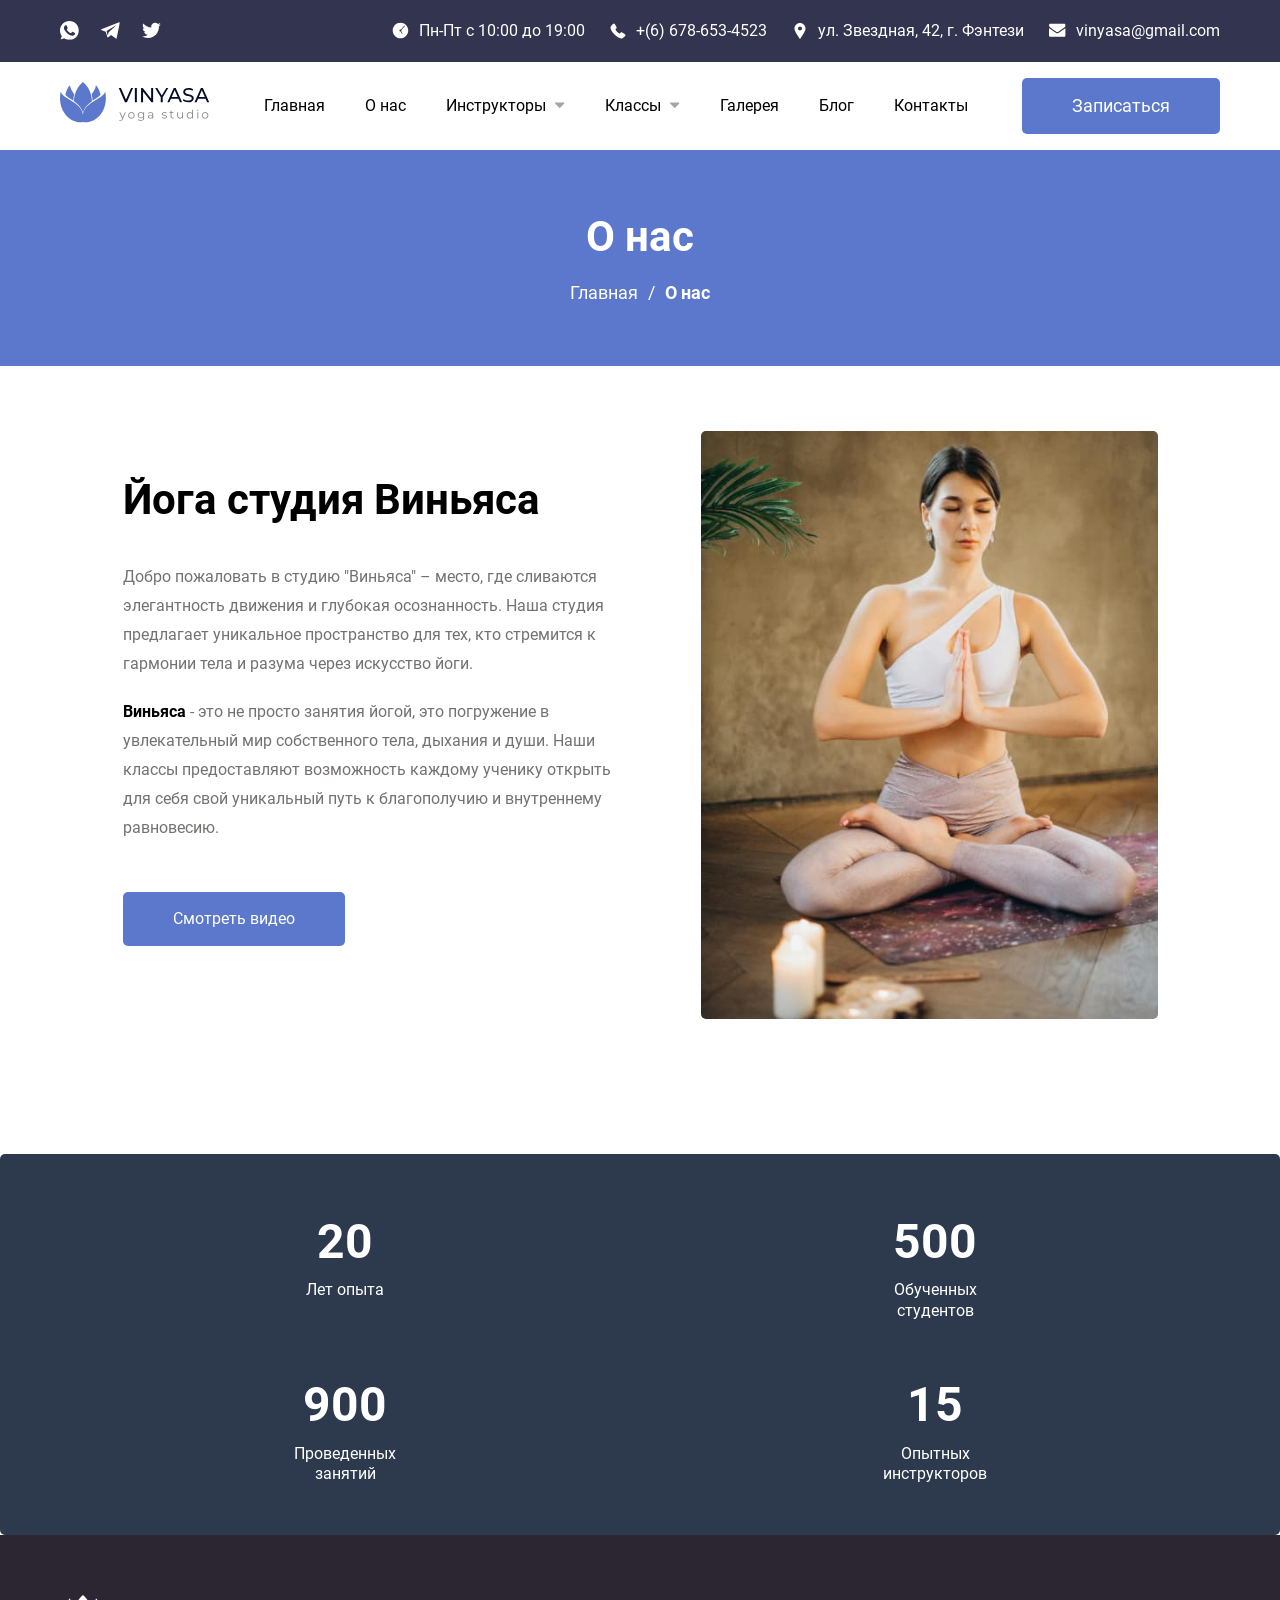
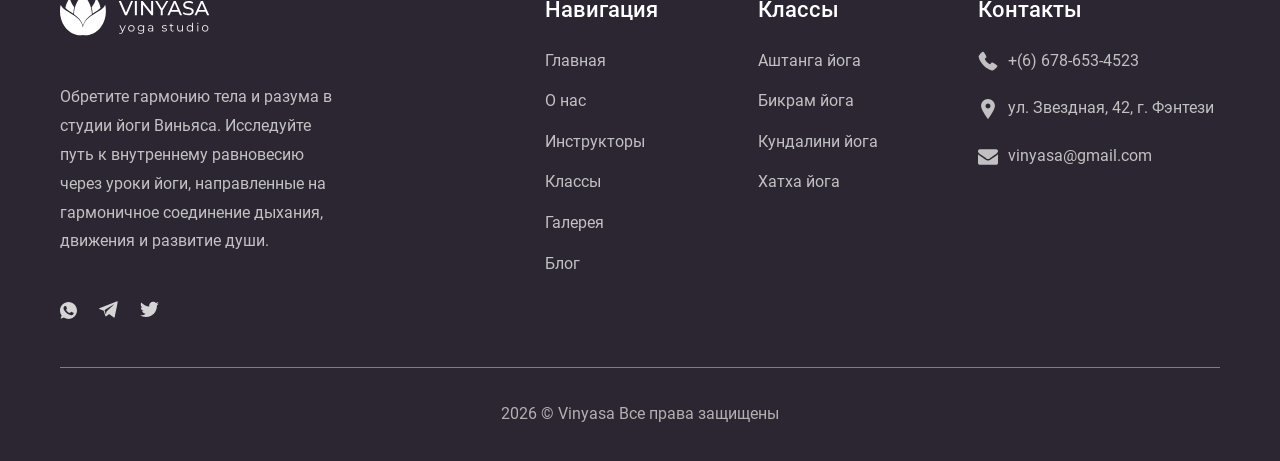
==== about.html @ a0903dc9 "Update page about" ====
<!doctype html>
<html lang="ru">
  <head>
    <meta charset="UTF-8" />
    <meta http-equiv="X-UA-Compatible" content="IE=edge" />
    <meta
      name="viewport"
      content="width=device-width, initial-scale=1, maximum-scale=1"
    />

    <title>Vinyasa - О нас</title>
    <!-- Favicon -->
    <link rel="shortcut icon" href="images/favicon.png" type="image/x-icon" />
    <link rel="icon" href="images/favicon.png" type="image/x-icon" />
    <!-- Swiper -->
    <link rel="stylesheet" href="./css/swiper-bundle.min.css" />
    <!-- Fonts -->
    <link rel="stylesheet" href="css/font-awesome.min.css" />
    <!-- Magnific-popup -->
    <link rel="stylesheet" href="./css/magnific-popup.min.css" />
    <!-- Styles -->
    <link rel="stylesheet" href="css/main.css" />
  </head>
  <body>
    <!-- Header -->
    <header class="header">
      <div class="header-top">
        <div class="container">
          <div class="header-top-row">
            <div class="header-social">
              <a href="https://www.whatsapp.com" target="_blank">
                <img src="./images/header/whatsapp.svg" alt="Icon Whatsapp" />
              </a>
              <a href="https://web.telegram.org" target="_blank">
                <img src="./images/header/telegram.svg" alt="Icon Telegram" />
              </a>
              <a href="https://x.com/" target="_blank">
                <img src="./images/header/twitter.svg" alt="Icon Twitter" />
              </a>
            </div>
            <div class="header-info">
              <!-- Item #1 -->
              <div class="header-info-item">
                <span class="header-info-icon">
                  <img
                    src="./images/header/info-clock.svg"
                    alt="График работы"
                  />
                </span>
                <span class="header-info-text"> Пн-Пт с 10:00 до 19:00 </span>
              </div>
              <!-- Item #2 -->
              <a href="tel:+66666534523" class="header-info-item">
                <span class="header-info-icon">
                  <img
                    src="./images/header/info-phone.svg"
                    alt="Номер телефона"
                  />
                </span>
                <span class="header-info-text"> +(6) 678-653-4523 </span>
              </a>
              <!-- Item #3 -->
              <div class="header-info-item">
                <span class="header-info-icon">
                  <img src="./images/header/info-location.svg" alt="Адрес" />
                </span>
                <span class="header-info-text">
                  ул. Звездная, 42, г. Фэнтези
                </span>
              </div>
              <!-- Item #4 -->
              <div class="header-info-item">
                <span class="header-info-icon">
                  <img
                    src="./images/header/info-envelope.svg"
                    alt="Электронная почта"
                  />
                </span>
                <span class="header-info-text"> vinyasa@gmail.com </span>
              </div>
            </div>
          </div>
        </div>
      </div>
      <div class="header-bottom">
        <div class="container">
          <div class="header-bottom-row">
            <div class="header-logo">
              <a href="/">
                <img src="./images/header/logo-header.svg" alt="Логотип" />
              </a>
            </div>
            <nav class="menu-nav">
              <ul>
                <li class="menu-item">
                  <a href="#">Главная</a>
                </li>
                <li class="menu-item">
                  <a href="#">О нас</a>
                </li>
                <li class="menu-item-has-children">
                  <a href="#">Инструкторы</a>
                  <ul class="sub-menu">
                    <li class="menu-item">
                      <a href="#">Ава Милер</a>
                    </li>
                    <li class="menu-item">
                      <a href="#">Иван Петров</a>
                    </li>
                    <li class="menu-item">
                      <a href="#">София Митчелл</a>
                    </li>
                    <li class="menu-item">
                      <a href="#">Максим Смит</a>
                    </li>
                  </ul>
                </li>
                <li class="menu-item menu-item-has-children">
                  <a href="#">Классы</a>
                  <ul class="sub-menu">
                    <li class="menu-item">
                      <a href="#">Аштанга йога</a>
                    </li>
                    <li class="menu-item">
                      <a href="#">Бикрам йога</a>
                    </li>
                    <li class="menu-item">
                      <a href="#">Кундалини йога</a>
                    </li>
                    <li class="menu-item">
                      <a href="#">Хатха йога</a>
                    </li>
                  </ul>
                </li>
                <li class="menu-item">
                  <a href="#">Галерея</a>
                </li>
                <li class="menu-item">
                  <a href="#">Блог</a>
                </li>
                <li class="menu-item">
                  <a href="#">Контакты</a>
                </li>
              </ul>
            </nav>
            <div class="header-btn">
              <a href="#">Записаться</a>
            </div>
            <div class="hamburger">
              <i class="fa fa-bars" aria-hidden="true"></i>
            </div>
          </div>
        </div>
      </div>
      <!-- Header Mobile menu -->
      <div class="header-mobile">
        <div class="header-mobile-head">
          <div class="header-mobile-logo">
            <a href="/">
              <img src="./images/footer/footer-logo.svg" alt="Логотип" />
            </a>
          </div>
          <div class="header-mobile-close">
            <i class="fa fa-times" aria-hidden="true"></i>
          </div>
        </div>
        <div class="header-mobile-wrap">
          <div class="header-mobile-top">
            <div class="header-mobile-social">
              <a href="https://www.whatsapp.com" target="_blank">
                <img src="./images/header/whatsapp.svg" alt="Icon Whatsapp" />
              </a>
              <a href="https://web.telegram.org" target="_blank">
                <img src="./images/header/telegram.svg" alt="Icon Telegram" />
              </a>
              <a href="https://x.com/" target="_blank">
                <img src="./images/header/twitter.svg" alt="Icon Twitter" />
              </a>
            </div>
            <div class="header-mobile-info">
              <!-- Item #1 -->
              <div class="header-info-item">
                <span class="header-info-icon">
                  <img
                    src="./images/header/info-clock.svg"
                    alt="График работы"
                  />
                </span>
                <span class="header-info-text"> Пн-Пт с 10:00 до 19:00 </span>
              </div>
              <!-- Item #2 -->
              <a href="tel:+66666534523" class="header-info-item">
                <span class="header-info-icon">
                  <img
                    src="./images/header/info-phone.svg"
                    alt="Номер телефона"
                  />
                </span>
                <span class="header-info-text"> +(6) 678-653-4523 </span>
              </a>
              <!-- Item #3 -->
              <div class="header-info-item">
                <span class="header-info-icon">
                  <img src="./images/header/info-location.svg" alt="Адрес" />
                </span>
                <span class="header-info-text">
                  ул. Звездная, 42, г. Фэнтези
                </span>
              </div>
              <!-- Item #4 -->
              <div class="header-info-item">
                <span class="header-info-icon">
                  <img
                    src="./images/header/info-envelope.svg"
                    alt="Электронная почта"
                  />
                </span>
                <span class="header-info-text"> vinyasa@gmail.com </span>
              </div>
            </div>
          </div>

          <nav class="menu-mobile-nav">
            <ul>
              <li class="menu-item">
                <a href="#">Главная</a>
              </li>
              <li class="menu-item">
                <a href="#">О нас</a>
              </li>
              <li class="menu-item-has-children">
                <a href="#">Инструкторы</a>
                <ul class="sub-menu">
                  <li class="menu-item">
                    <a href="#">Ава Милер</a>
                  </li>
                  <li class="menu-item">
                    <a href="#">Иван Петров</a>
                  </li>
                  <li class="menu-item">
                    <a href="#">София Митчелл</a>
                  </li>
                  <li class="menu-item">
                    <a href="#">Максим Смит</a>
                  </li>
                </ul>
                <span class="open-submenu">
                  <img src="./images/header/caret.svg" alt="Иконка стрелки" />
                </span>
              </li>
              <li class="menu-item menu-item-has-children">
                <a href="#">Классы</a>
                <ul class="sub-menu">
                  <li class="menu-item">
                    <a href="#">Аштанга йога</a>
                  </li>
                  <li class="menu-item">
                    <a href="#">Бикрам йога</a>
                  </li>
                  <li class="menu-item">
                    <a href="#">Кундалини йога</a>
                  </li>
                  <li class="menu-item">
                    <a href="#">Хатха йога</a>
                  </li>
                </ul>
                <span class="open-submenu">
                  <img src="./images/header/caret.svg" alt="Иконка стрелки" />
                </span>
              </li>
              <li class="menu-item">
                <a href="#">Галерея</a>
              </li>
              <li class="menu-item">
                <a href="#">Блог</a>
              </li>
              <li class="menu-item">
                <a href="#">Контакты</a>
              </li>
            </ul>
          </nav>
          <div class="header-mobile-btn">
            <a href="#">Записаться</a>
          </div>
        </div>
      </div>
    </header>

    <main class="main">
      <!-- Breadcrumbs -->
      <div class="breadcrumbs-wrap">
        <div class="container">
          <h2 class="breadcrumbs-title">О нас</h2>
          <span>
            <span><a href="#">Главная</a></span>
            /
            <span class="breadcrumb-last"><a href="#">О нас</a></span>
          </span>
        </div>
      </div>
      <!-- About -->
      <section class="about-wrap about-inner p-100">
        <div class="container">
          <div class="about-row">
            <div class="about-left">
              <div class="title-row">
                <h2 class="title-text">Йога студия Виньяса</h2>
              </div>
              <div class="about-desc">
                <p>
                  Добро пожаловать в студию "Виньяса" – место, где сливаются
                  элегантность движения и глубокая осознанность. Наша студия
                  предлагает уникальное пространство для тех, кто стремится к
                  гармонии тела и разума через искусство йоги.
                </p>
                <p>
                  <strong>Виньяса</strong> - это не просто занятия йогой, это
                  погружение в увлекательный мир собственного тела, дыхания и
                  души. Наши классы предоставляют возможность каждому ученику
                  открыть для себя свой уникальный путь к благополучию и
                  внутреннему равновесию.
                </p>
              </div>
              <div class="about-inner-btn">
                <a class="button" href="">Смотреть видео</a>
              </div>
            </div>
            <div class="about-right">
              <div class="about-image-wrap">
                <div class="about-image-1">
                  <img
                    src="./images/about/about-1.jpg"
                    alt="Девушка медитирует"
                  />
                </div>
              </div>
            </div>
          </div>
        </div>
      </section>
      <!-- Numbers -->
      <section class="about-numbers">
        <div class="numbers-item">
          <div class="numbers-title">20</div>
          <div class="numbers-subtitle">Лет опыта</div>
        </div>
        <div class="numbers-item">
          <div class="numbers-title">500</div>
          <div class="numbers-subtitle">
            Обученных <br />
            студентов
          </div>
        </div>
        <div class="numbers-item">
          <div class="numbers-title">900</div>
          <div class="numbers-subtitle">
            Проведенных <br />
            занятий
          </div>
        </div>
        <div class="numbers-item">
          <div class="numbers-title">15</div>
          <div class="numbers-subtitle">
            Опытных <br />
            инструкторов
          </div>
        </div>
      </section>
    </main>

    <!-- Footer -->
    <footer class="footer">
      <div class="container">
        <div class="footer-row">
          <!-- Left -->
          <div class="footer-left">
            <div class="footer-logo">
              <a href="/">
                <img src="./images/footer/footer-logo.svg" alt="Логотип" />
              </a>
            </div>
            <div class="footer-desc">
              <p>
                Обретите гармонию тела и разума в студии йоги Виньяса.
                Исследуйте путь к внутреннему равновесию через уроки йоги,
                направленные на гармоничное соединение дыхания, движения и
                развитие души.
              </p>
            </div>
            <div class="footer-social">
              <a href="https://www.whatsapp.com" target="_blank">
                <img
                  src="./images/footer/social-whatsapp.svg"
                  alt="Icon Whatsapp"
                />
              </a>
              <a href="https://web.telegram.org" target="_blank">
                <img
                  src="./images/footer/social-telegram.svg"
                  alt="Icon Telegram"
                />
              </a>
              <a href="https://x.com/" target="_blank">
                <img
                  src="./images/footer/social-twitter.svg"
                  alt="Icon Twitter"
                />
              </a>
            </div>
          </div>
          <!-- Right -->
          <div class="footer-right">
            <nav class="footer-menu-nav">
              <h3 class="footer-menu-title">Навигация</h3>
              <ul>
                <li class="menu-item">
                  <a href="#">Главная</a>
                </li>
                <li class="menu-item">
                  <a href="#">О нас</a>
                </li>
                <li class="menu-item">
                  <a href="#">Инструкторы</a>
                </li>
                <li class="menu-item">
                  <a href="#">Классы</a>
                </li>
                <li class="menu-item">
                  <a href="#">Галерея</a>
                </li>
                <li class="menu-item">
                  <a href="#">Блог</a>
                </li>
              </ul>
            </nav>

            <nav class="footer-menu-nav">
              <h3 class="footer-menu-title">Классы</h3>
              <ul>
                <li class="menu-item">
                  <a href="#">Аштанга йога</a>
                </li>
                <li class="menu-item">
                  <a href="#">Бикрам йога</a>
                </li>
                <li class="menu-item">
                  <a href="#">Кундалини йога</a>
                </li>
                <li class="menu-item">
                  <a href="#">Хатха йога</a>
                </li>
              </ul>
            </nav>

            <div class="footer-menu-nav">
              <h3 class="footer-menu-title">Контакты</h3>
              <div class="footer-contacts-info">
                <!-- Item #1 -->
                <div class="footer-contacts-item">
                  <span class="footer-contacts-icon">
                    <img
                      src="./images/footer/footer-phone.svg"
                      alt="Номер телефона"
                    />
                  </span>
                  <span class="footer-contacts-phone"> +(6) 678-653-4523 </span>
                </div>
                <!-- Item #2 -->
                <div class="footer-contacts-item">
                  <span class="footer-contacts-icon">
                    <img
                      src="./images/footer/footer-location.svg"
                      alt="Адрес"
                    />
                  </span>
                  <span class="footer-contacts-phone">
                    ул. Звездная, 42, г. Фэнтези
                  </span>
                </div>
                <!-- Item #3 -->
                <div class="footer-contacts-item">
                  <span class="footer-contacts-icon">
                    <img
                      src="./images/footer/footer-envelope.svg"
                      alt="Электронная почта"
                    />
                  </span>
                  <span class="footer-contacts-phone"> vinyasa@gmail.com </span>
                </div>
              </div>
            </div>
          </div>
        </div>

        <div class="footer-copyright">
          <p>2026 © Vinyasa Все права защищены</p>
        </div>
      </div>
    </footer>

    <script src="./js/jquery-3.7.0.min.js"></script>
    <script src="./js/masonry.pkgd.min.js"></script>
    <script src="./js/imagesloaded.pkgd.min.js"></script>
    <script src="./js/swiper-bundle.min.js"></script>
    <script src="./js/magnific-popup.min.js"></script>
    <script src="./js/script.js"></script>
  </body>
</html>
---- css/main.css ----
@import url('global.css');

/* Header START */
.header-top {
  background-color: #33344f;
  color: #fff;
  padding: 18px 0;
}
.header-top-row,
.header-info {
  display: flex;
  align-items: center;
}
.header-info {
  margin-left: auto;
  gap: 25px;
  align-items: center;
}
.header-info-icon img {
  display: block;
}
.header-social {
  display: flex;
  gap: 22px;
}
.header-social a {
  transition: 0.5s ease;
}
.header-social a:hover {
  opacity: 0.8;
}
.header-social a img {
  display: block;
}
.header-info-item {
  display: flex;
  align-items: center;
  gap: 10px;
}
.header-bottom-row {
  display: flex;
  align-items: center;
  justify-content: space-between;
  padding: 16px 0;
}
.header-logo img {
  max-width: 150px;
}
.menu-nav ul {
  padding: 0;
}
.menu-nav > ul {
  display: flex;
  align-items: center;
  list-style-type: none;
  column-gap: 40px;
}
.menu-nav ul li {
  position: relative;
  /* display: flex; */
}
.menu-nav ul li a {
  display: block;
  transition: 0.3s ease;
}
.menu-nav ul li.menu-item-has-children {
  display: flex;
}
.menu-nav ul li.menu-item-has-children::after {
  content: url('../images/header/caret.svg');
  margin-left: 8px;
}

.menu-nav ul li.menu-item-has-children:hover .sub-menu {
  opacity: 1;
  visibility: visible;
  transform: none;
}
.menu-nav ul .sub-menu {
  position: absolute;
  top: calc(100% + 10px);
  left: 0;
  list-style-type: none;
  min-width: 195px;
  border-radius: 5px;
  z-index: 2;
  background-color: var(--color-white);
  box-shadow: 0 0 5px 0 rgba(71, 71, 77, 0.12);
  overflow: hidden;
  opacity: 0;
  visibility: hidden;
  transition: 0.5s ease;
  transform: translateX(20px);
}
.menu-nav ul .sub-menu li a {
  padding: 12px 20px;
}
.menu-nav ul .sub-menu li a:hover {
  background-color: var(--color-1);
  color: var(--color-white);
}
.header-btn a {
  display: inline-block;
  background-color: var(--color-1);
  padding: 14px 50px;
  border-radius: 5px;
  color: var(--color-white);
  font-size: 18px;
  cursor: pointer;
  transition: 0.5s ease;
}
.header-btn a:hover {
  background-color: var(--color-1-hover);
}
/* Header END */

/* Banner START */
.swiper-banner .swiper-slide {
  height: auto;
}
.banner-item {
  position: relative;
  padding: 120px 0;
  color: var(--color-white);
  z-index: 0;
  height: 100%;
  background-repeat: no-repeat;
  background-size: cover;
  background-position: center top;
}
.banner-item::after {
  position: absolute;
  top: 0;
  left: 0;
  width: 100%;
  height: 100%;
  content: '';
  background-color: rgba(57, 54, 159, 0.28);
  z-index: -1;
}
.banner-title {
  font-size: 48px;
  font-weight: 400;
  line-height: 1.5;
}
.banner-desc {
  font-weight: 400;
  font-size: 18px;
  line-height: 190%;
  max-width: 572px;
  margin-bottom: 30px;
}
.swiper-banner .swiper-pagination {
  bottom: 35px;
}
/* Banner END */

/* About START */
.about-row {
  display: flex;
  column-gap: 60px;
}
.about-left {
  max-width: 487px;
}
.about-desc {
  margin-bottom: 32px;
}
.about-desc {
  font-weight: 400;
  font-size: 16px;
  color: #040404;
}
.about-numbers {
  background-color: var(--color-2);
  padding: 50px;
  border-radius: 5px;
  color: var(--color-white);
  display: grid;
  grid-template-columns: repeat(2, 1fr);
  grid-gap: 45px 0;
}
.numbers-title {
  font-weight: 700;
  font-size: 48px;
}
.about-right {
  position: relative;
  top: -35px;
  margin-left: auto;
}
.numbers-subtitle {
  font-size: 16px;
  line-height: 1.29;
}
.numbers-item {
  text-align: center;
}
.about-image-1,
.about-image-2 {
  border-radius: 5px;
  overflow: hidden;
}
.about-image-1 img {
  display: block;
  max-width: 520px;
}
.about-image-2 {
  position: absolute;
  left: -135px;
  bottom: 38px;
  border: 14px solid var(--color-white);
}
.about-image-2 img {
  display: block;
  max-width: 372px;
}
.about-btn {
  position: absolute;
  bottom: -35px;
  left: -122px;
}
/* About END */

/* Classes START */
.classes-row {
  display: flex;
  column-gap: 20px;
}
.classes-thumb {
  border-radius: 5px;
  overflow: hidden;
  margin-bottom: 10px;
}
.classes-item:hover .classes-thumb img {
  transform: scale(1.1);
}
.classes-item:hover .classes-title {
  color: var(--color-1);
}
.classes-thumb img {
  display: block;
  width: 100%;
  transition: 0.8s ease;
}
.classes-title {
  font-weight: 500;
  font-size: 20px;
  text-align: center;
  margin-bottom: 0;
  transition: 0.5s ease;
}
/* Classes END */

/* Instructors START */
.instructors-row {
  display: flex;
  column-gap: 20px;
}
.instructors-item {
  background-color: #ebebeb;
  border-radius: 5px;
}
.instructors-item:hover .instructors-thumb img {
  transform: scale(1.1);
}
.instructors-thumb {
  border-radius: 5px;
  overflow: hidden;
  height: 290px;
}
.instructors-thumb img {
  display: block;
  width: 100%;
  height: 100%;
  transition: 0.8s ease;
  object-fit: cover;
  object-position: top center;
}
.instructors-body {
  padding: 20px 30px 40px 30px;
  text-align: center;
}
.instructors-title {
  font-weight: 500;
  font-size: 24px;
  color: var(--color-1);
  border-bottom: 1px solid #d8d1d1;
  padding-bottom: 12px;
}
.instructors-spec-title {
  font-size: 14px;
  color: #b6adad;
  margin-bottom: 10px;
}
.instructors-spec {
  font-weight: 700;
  font-size: 22px;
  margin-bottom: 32px;
}
.instructors-social {
  display: flex;
  gap: 22px;
  justify-content: center;
}
.instructors-social a:hover img {
  filter: brightness(0.3);
}
/* Instructors END */

/* Gallery START */
.gallery-wrap {
  background-color: #3f3854;
}
.grid-item {
  float: left;
  margin-bottom: 20px;
  border-radius: 5px;
  overflow: hidden;
}
.grid-sizer,
.grid-item {
  width: calc(25% - 15px);
}
.grid-item img {
  max-width: 100%;
}
.grid-item a,
.grid-item a img {
  display: block;
}
.grid-item a:hover::before,
.grid-item a:hover::after {
  opacity: 1;
}
.grid-item a {
  position: relative;
}
.grid-item a::before {
  content: url('../images/gallery/magnify.svg');
  position: absolute;
  background-color: rgba(37, 31, 31, 0.4);
  width: 100%;
  height: 100%;
  display: flex;
  align-items: center;
  justify-content: center;
  opacity: 0;
  transition: 0.8s ease;
}
.grid-item a::after {
  content: 'Увеличить';
  position: absolute;
  top: 50%;
  left: 50%;
  transform: translate(-50%, -50%);
  margin-top: 32px;
  color: #fff;
  font-weight: 18;
  opacity: 0;
  transition: 0.8s ease;
}
.gallery-btn {
  text-align: center;
  margin-top: 40px;
}

/* Gallery END */

/* FAQ START */
.faq-group {
  max-width: 900px;
  margin: 0 auto;
}
.faq-question {
  position: relative;
  background-color: #dee5fe;
  border-radius: 5px;
  padding: 20px 50px 20px 30px;
  font-weight: 500;
  font-size: 22px;
  line-height: 1.6;
  margin-bottom: 20px;
  cursor: pointer;
}
.faq-question::after {
  content: url('../images/faq/plus.svg');
  position: absolute;
  top: 50%;
  transform: translateY(-50%);
  right: 30px;
  width: 32px;
  height: 32px;
  transition: 0.5s ease;
}
.faq-question.is-active::after {
  transform: translateY(-50%) rotate(45deg);
}
.faq-answer {
  display: none;
  background-color: #eee;
  padding: 20px 106px 20px 30px;
  font-size: 22px;
  line-height: 1.6;
  border-radius: 5px;
  color: #5a5757;
  margin-bottom: 20px;
}
.faq-answer p {
  margin-bottom: 0;
}
/* FAQ END */

/* Reviews START */
.swiper-reviews .swiper-slide {
  height: auto;
}
.reviews-item {
  border-radius: 5px;
  overflow: hidden;
  border: 1px solid var(--color-1);
  height: 100%;
}
.reviews-thumb {
  height: 306px;
  overflow: hidden;
}
.reviews-thumb img {
  width: 100%;
  height: 100%;
  object-fit: cover;
}
.reviews-body {
  padding: 20px 25px 50px 25px;
}
.reviews-name {
  font-weight: 500;
  font-size: 24px;
  margin-bottom: 5px;
}
.reviews-text {
  font-size: 16px;
  line-height: 1.6;
  color: #888383;
  margin-bottom: 30px;
}
.reviews-social {
  position: absolute;
  left: 25px;
  bottom: 15px;
  width: calc(100% - 50px);
  border-top: 1px solid #d8d1d1;
  padding-top: 20px;
  display: flex;
  column-gap: 22px;
}
.reviews-social a:hover img {
  filter: brightness(0.3);
}
.swiper-reviews .swiper-pagination {
  position: static;
  margin-top: 34px;
}
/* Reviews END */

/* Contacts START */
.contacts-wrap {
  position: relative;
  z-index: 0;
  background-size: cover;
  background-position: 70% top;
}
.contacts-wrap::before {
  content: '';
  display: block;
  position: absolute;
  top: 0;
  left: 0;
  width: 100%;
  height: 100%;
  background-color: rgba(24, 66, 96, 0.3);
  z-index: -1;
}
.contacts-row .title-column {
  margin-bottom: 40px;
}
.contacts-row {
  display: flex;
  background-color: rgba(63, 56, 84, 0.9);
  padding: 80px 70px;
  border-radius: 5px;
}
.contacts-left {
  min-width: 565px;
  padding-right: 70px;
  margin-right: 70px;
  border-right: 1px solid rgba(255, 255, 255, 0.5);
}
.contacts-left form fieldset {
  border: none;
  padding: 0;
  margin: 0;
}

.contacts-left form input,
.contacts-left form textarea,
.contacts-left form select {
  border: none;
  background-color: var(--color-white);
}
.contacts-left form .form-group {
  display: flex;
  column-gap: 25px;
  margin-bottom: 25px;
}
.contacts-left form .form-group input,
.contacts-left form .form-group select {
  width: 50%;
}
.contacts-left form .form-single {
  margin-bottom: 25px;
}
.form-single textarea {
  width: 100%;
  height: 262px;
  resize: none;
}
.form-btn {
  text-align: center;
}
.form-btn button {
  text-transform: uppercase;
  font-size: 16px;
  padding: 15px 50px;
}
/*Contacts Right */
.contacts-right {
  color: var(--color-white);
  margin-top: 55px;
  width: 40%;
}
.contacts-title {
  font-weight: 700;
  font-size: 38px;

  margin-bottom: 32px;
}
.contacts-info {
  display: flex;
  flex-direction: column;
  row-gap: 20px;
  margin-bottom: 30px;
}
.contacts-item {
  display: flex;
  align-items: center;
  column-gap: 10px;
  font-size: 18px;
}
.contacts-icon {
  display: flex;
  justify-content: center;
  align-items: center;
  min-width: 20px;
}
.contacts-map iframe {
  width: 100%;
  height: 319px;
  border-radius: 5px;
}
/* Contacts END */

/* Breadcrumbs START */
.breadcrumbs-wrap {
  background-color: var(--color-1);
  color: var(--color-white);
  text-align: center;
  padding: 58px 0;
}
.breadcrumbs-title {
  font-weight: 700;
  font-size: 42px;
  line-height: 1.4;
  margin-bottom: 12px;
}
.breadcrumbs-wrap .container > span {
  display: flex;
  justify-content: center;
  column-gap: 10px;
  font-size: 18px;
}
.breadcrumb-last {
  font-weight: 700;
}
/* Breadcrumbs END*/

/* About inner START */
.about-inner .about-row {
  justify-content: center;
}
.about-inner .about-image-1 img {
  max-width: 457px;
}
.about-inner .about-left {
  max-width: 518px;
}
.about-inner .about-desc {
  color: var(--color-text);
}
.about-inner .about-desc strong {
  color: var(--color-black);
}
.about-inner-btn {
  margin-top: 50px;
}
.about-inner .about-right {
  margin-left: 0;
}
/* About inner END */

/* Footer START */
.footer {
  background-color: #2b2632;
  padding-top: 60px;
  color: var(--color-white);
}
.footer-row {
  display: flex;
}
.footer-left {
  max-width: 285px;
  margin-right: 200px;
}
.footer-logo {
  margin-bottom: 40px;
}
.footer-logo img {
  max-width: 150px;
}
.footer-desc {
  margin-bottom: 44px;
}
.footer-desc p {
  color: #c3c2c2;
  margin-bottom: 0;
}
.footer-social {
  display: flex;
  align-items: center;
  column-gap: 22px;
}
.footer-social a:hover img {
  filter: brightness(0.6);
}
/* Right */
.footer-right {
  display: flex;
  column-gap: 100px;
}
.footer-menu-title {
  font-weight: 500;
  font-size: 22px;
  line-height: 1.4;
  margin-bottom: 22px;
}
.footer-menu-nav ul {
  padding: 0;
  list-style-type: none;
}
.footer-menu-nav ul li:not(:last-child) {
  margin-bottom: 15px;
}
.footer-menu-nav ul li a {
  color: #c1c1c1;
  transition: 0.35s ease;
  white-space: nowrap;
}
.footer-menu-nav ul li a:hover {
  color: var(--color-white);
}
.footer-contacts-item {
  display: flex;
  align-items: center;
  column-gap: 10px;
  color: #c1c1c1;
}
.footer-contacts-item:nth-last-child(n + 2) {
  margin-bottom: 22px;
}
.footer-contacts-icon img {
  vertical-align: middle;
}
.footer-copyright {
  padding: 32px 0;
  margin-top: 40px;
  border-top: 1px solid rgba(255, 255, 255, 0.4);
}
.footer-copyright p {
  margin-bottom: 0;
  text-align: center;
  color: #b5afaf;
}
.hamburger,
.header-mobile {
  display: none;
}
/* Footer END */

/* Responsive START */
@media (max-width: 1380px) {
  /* Banner START */
  .banner-item {
    padding: 120px 80px;
  }
  /* Banner END */
}

@media (max-width: 1200px) {
  /* Header 1200px START */
  .header-logo img {
    max-width: 140px;
  }
  .header-btn a {
    padding: 14px 30px;
    font-size: 16px;
  }
  .menu-nav ul {
    column-gap: 25px;
  }
  /* Header 1200px END */

  /* About 1200px START */
  /* .about-left {
    max-width: 450px;
  } */
  .about-image-1 img {
    max-width: 460px;
  }
  .about-image-2 {
    left: -50px;
  }
  .about-btn {
    left: -38px;
  }
  /* About 1200px END */

  /* Contacts 1200px START  */
  .contacts-row {
    padding: 70px 50px;
  }
  .contacts-left {
    padding-right: 50px;
    margin-right: 50px;
  }
  /* Contacts 1200px END  */

  /* Footer 1200px START */
  .footer-left {
    margin-right: 100px;
  }
  /* Footer 1200px END */
}

@media (max-width: 1024px) {
  /* Header 1024px START */
  .header-info {
    column-gap: 15px;
  }
  /* Header 1024px END */
}

@media (max-width: 992px) {
  /* Global 992 START */
  .title-row .title-icon img {
    max-width: 48px;
  }
  .title-column {
    margin-bottom: 30px;
  }
  .title-column .title-text {
    margin-bottom: 0;
    font-size: 36px;
    line-height: 1.4;
  }
  .p-100 {
    padding: 60px 0;
  }
  /* Global 992 END */

  /* Header 992px START */
  .header-bottom-row {
    padding: 20px 0;
  }
  .header-logo img {
    max-width: 120px;
  }
  .header-top {
    display: none;
  }
  .menu-nav,
  .header-btn {
    display: none;
  }
  .hamburger {
    display: block;
    font-size: 24px;
    color: var(--color-1);
  }
  .header-mobile {
    display: block;
    position: fixed;
    top: 0;
    left: 0;
    width: 100%;
    height: 100%;
    z-index: 2;
    background-color: var(--color-1);
    color: var(--color-white);
    padding: 20px 20px 50px 20px;
    overflow-y: auto;
    transform: translateX(-100%);
    transition: 0.5s ease;
  }
  .header-mobile.is-active {
    transform: none;
  }
  .header-mobile-head {
    display: flex;
    align-items: center;
    justify-content: space-between;
    border-bottom: 1px solid rgba(255, 255, 255, 0.4);
    margin-bottom: 30px;
    padding-bottom: 18px;
  }
  .header-mobile-close {
    font-size: 30px;
    line-height: 1;
  }
  .header-mobile-logo img {
    max-width: 120px;
  }
  .header-mobile-top {
    margin-bottom: 30px;
  }
  .header-info-item {
    margin-bottom: 15px;
  }
  .header-mobile-social {
    display: flex;
    column-gap: 15px;
    margin-bottom: 15px;
  }
  .menu-mobile-nav {
    margin-bottom: 50px;
  }
  .menu-mobile-nav ul {
    padding: 0;
    list-style-type: none;
  }
  .menu-mobile-nav ul li {
    position: relative;
    margin-bottom: 15px;
  }

  .menu-mobile-nav .sub-menu {
    display: none;
    margin-top: 15px;
    margin-left: 15px;
  }
  .open-submenu {
    position: absolute;
    top: 0;
    right: 0;
    display: flex;
    justify-content: center;
    align-items: center;
    width: 25px;
    height: 25px;
    transition: 0.5s ease;
  }
  .open-submenu.is-active {
    transform: rotate(180deg);
  }
  .header-mobile-btn a {
    display: inline-block;
    background-color: var(--color-white);
    padding: 12px 30px;
    border-radius: 5px;
    color: #000;
  }
  /* Header 992px END */

  /* Banner START */
  .banner-title {
    font-size: 36px;
    line-height: 1.4;
  }
  .swiper-button-next,
  .swiper-button-prev {
    display: none;
  }
  .banner-item {
    padding: 90px 0;
  }
  /* Banner END */

  /* About 992px START */
  .title-row .title-text {
    font-size: 36px;
  }
  .title-column .title-text {
    font-size: 36px;
    margin-bottom: 10px;
  }
  .about-row {
    flex-direction: column;
    row-gap: 30px;
  }
  .about-left,
  .about-image-1 img {
    max-width: 100%;
  }
  .about-right {
    margin: 0 auto;
    top: 0;
  }
  .about-image-2 {
    bottom: 66px;
    left: -120px;
  }
  .about-btn {
    position: static;
    margin-top: 130px;
  }
  /* About 992px END */

  /* Classes 992px START */
  .classes-row {
    flex-wrap: wrap;
    row-gap: 30px;
  }
  .classes-item {
    width: calc(50% - 10px);
  }
  /* Classes 992px END */

  /* Instructors 992px START */
  .instructors-row {
    flex-wrap: wrap;
    row-gap: 30px;
  }
  .instructors-item {
    width: calc(50% - 10px);
  }
  .instructors-thumb {
    height: 400px;
  }
  /* Instructors 992px END */

  /* Gallery 992px START */
  .grid-sizer,
  .grid-item {
    width: calc(33.3% - 15px);
  }
  /* Gallery 992px END */

  /* Contacts 992px START  */
  .contacts-row {
    flex-direction: column;
    padding: 60px 40px;
  }
  .contacts-left {
    margin-right: 0;
    padding-right: 0;
    border-right: none;
    min-width: auto;
  }
  .contacts-left form .form-group {
    column-gap: 20px;
    margin-bottom: 20px;
  }
  .contacts-right {
    width: 100%;
  }
  .contacts-item {
    justify-content: center;
  }
  .contacts-title {
    text-align: center;
    font-size: 32px;
  }
  /* Contacts 992px END  */

  /* Footer 992px START */
  .footer-row {
    flex-direction: column;
  }
  .footer-left {
    margin-bottom: 60px;
    margin-right: 0;
    max-width: none;
  }
  .footer-right {
    column-gap: 60px;
  }
  /* Footer 992px END */
}

@media (max-width: 768px) {
  /* Instructors 768px START */
  .instructors-thumb {
    height: 320px;
  }
  .instructors-title,
  .instructors-spec {
    font-size: 20px;
  }
  /* Instructors 768px END */

  /* FAQ 768px START */
  .faq-question {
    font-size: 18px;
    padding: 20px 60px 20px 20px;
  }
  .faq-answer {
    padding: 20px 80px 20px 20px;
  }
  /* FAQ 768px END */
}

@media (max-width: 575px) {
  /* Global 575px SRART */
  .title-row {
    gap: 10px;
    margin-bottom: 20px;
  }
  .title-row .title-text {
    font-size: 30px;
  }
  .title-row .title-icon img {
    max-width: 45px;
  }
  .title-column .title-text {
    font-size: 32px;
  }
  /* Global 575px END */

  /* Header 575px START */
  .header-logo img {
    max-width: 110px;
  }
  /* Header 575px END */

  /* About 575px START */
  .about-image-2 {
    left: auto;
    right: -20px;
  }
  .about-image-2 img {
    max-width: 250px;
  }
  .numbers-title {
    font-size: 36px;
  }
  .about-numbers {
    padding: 30px;
  }
  /* About 575px END */

  /* Classes 575px START */
  .classes-title {
    font-size: 18px;
  }
  /* Classes 575px END */

  /* Instructors 575px START */
  .instructors-item {
    width: 100%;
  }
  /* Instructors 575px END */

  /* Gallery 575px START */
  .grid-sizer,
  .grid-item {
    width: calc(50% - 10px);
  }
  .gallery-btn {
    margin-top: 20px;
  }
  /* Gallery 575px END */

  /* FAQ 575px START */
  .faq-question::after {
    right: 20px;
  }
  .faq-answer {
    padding: 20px 20px;
    font-size: 18px;
  }
  /* FAQ 575px END */

  /* Reviews 575px START */
  .reviews-name {
    font-size: 20px;
  }
  /* Reviews 575px END */

  /* Contacts 575px START  */
  .contacts-left form .form-group {
    flex-wrap: wrap;
    margin-bottom: 0;
  }
  .contacts-left form .form-group input,
  .contacts-left form .form-group select {
    width: 100%;
    margin-bottom: 20px;
  }
  .form-single textarea {
    height: 200px;
  }
  /* Contacts 575px END  */

  /* Footer 575px START */
  .footer-logo {
    margin-bottom: 20px;
  }
  .footer-logo img {
    max-width: 130px;
  }
  .footer-left {
    margin-bottom: 40px;
  }
  .footer-desc {
    margin-bottom: 30px;
  }
  .footer-right {
    flex-direction: column;
    row-gap: 30px;
  }
  .footer-copyright p {
    font-size: 14px;
  }
  /* Footer 575px END */
}

@media (max-width: 420px) {
  /* Contacts 420px START  */
  .contacts-row {
    padding: 40px 20px;
  }
  /* Contacts 420px END  */
}
/* Responsive END */
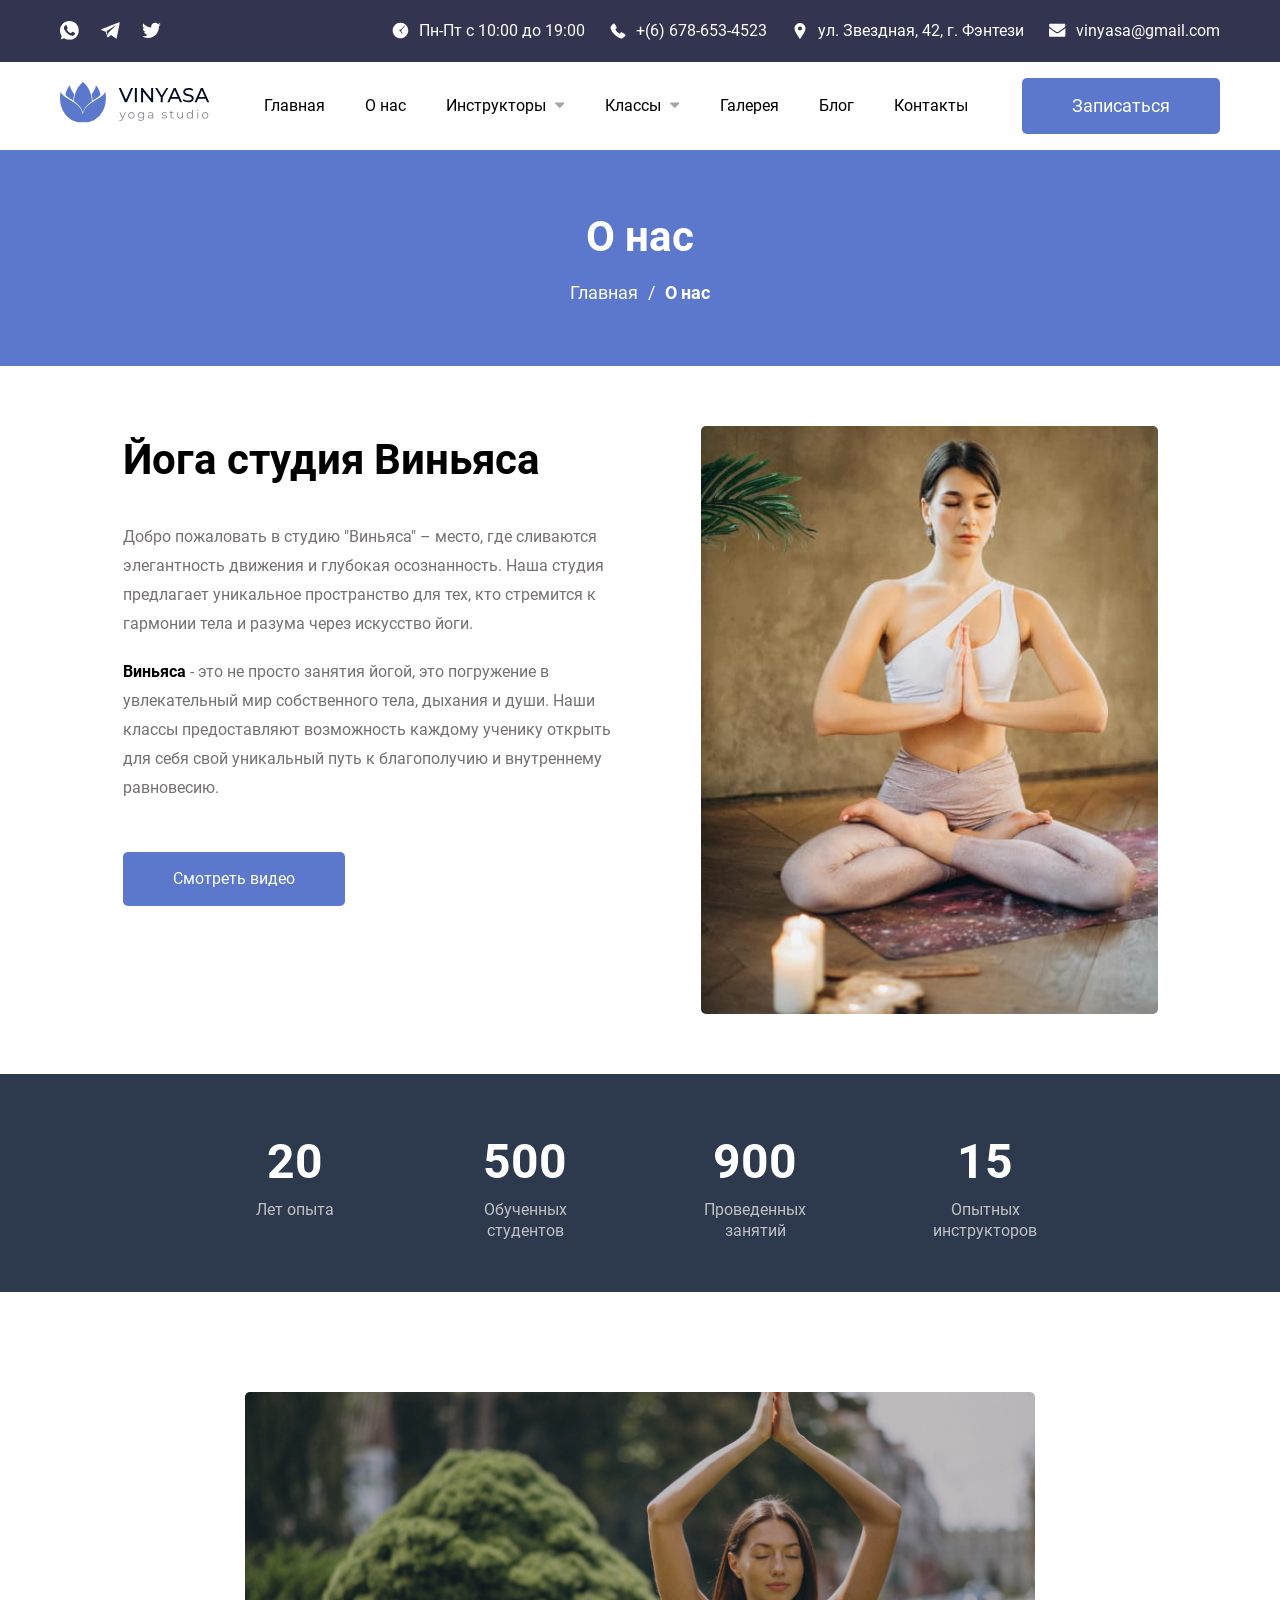
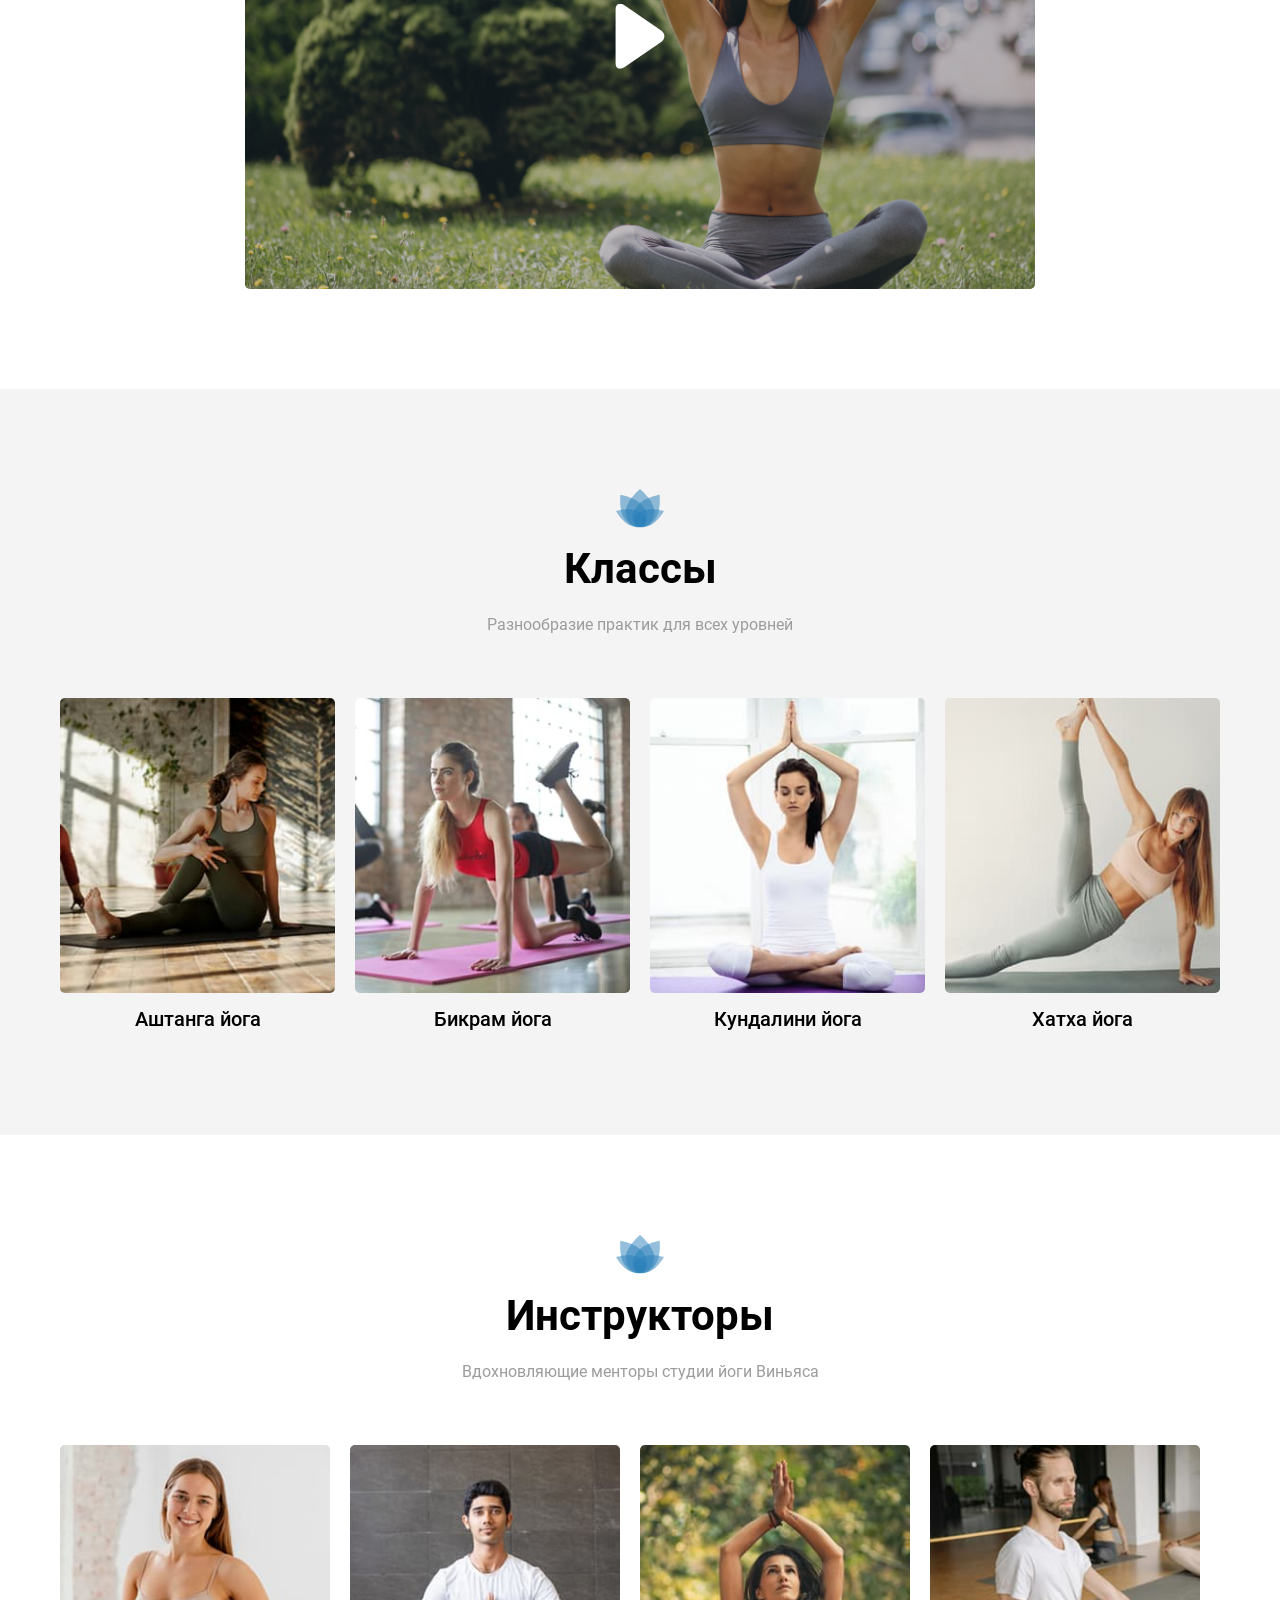
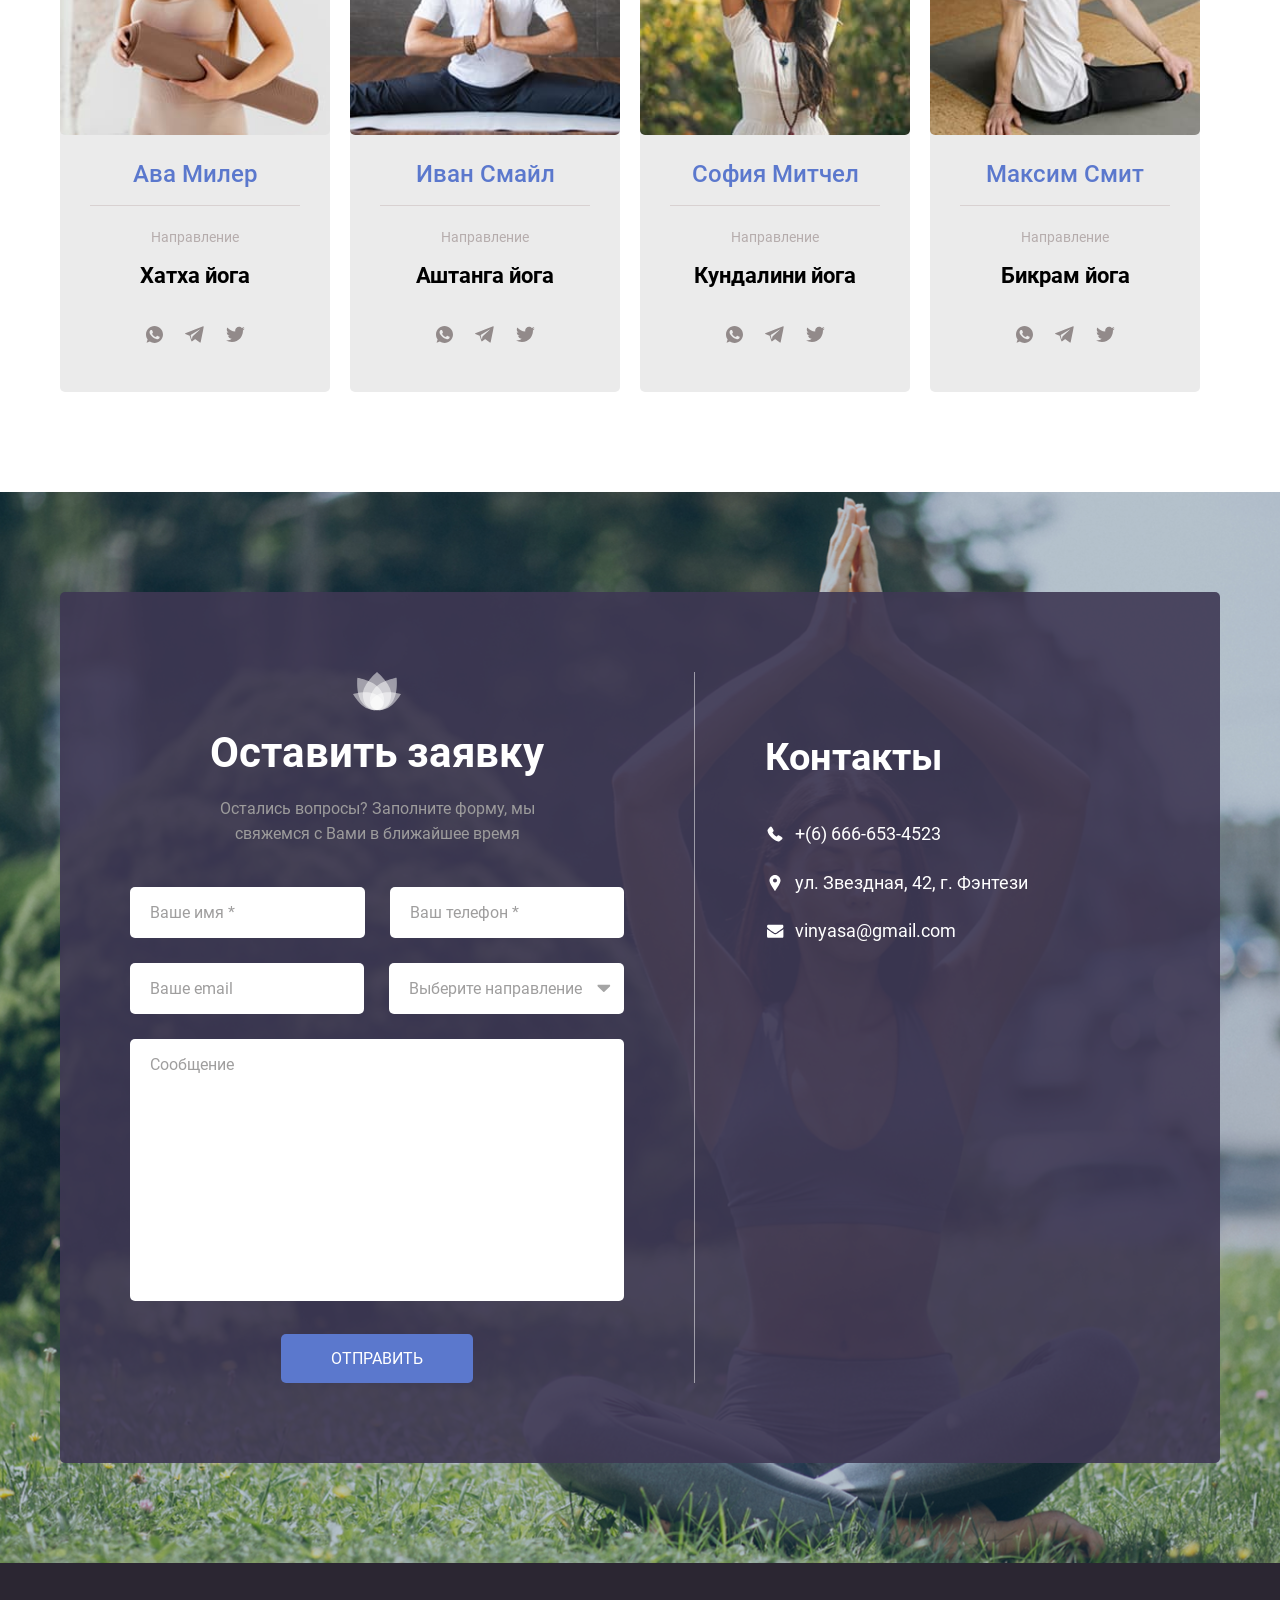
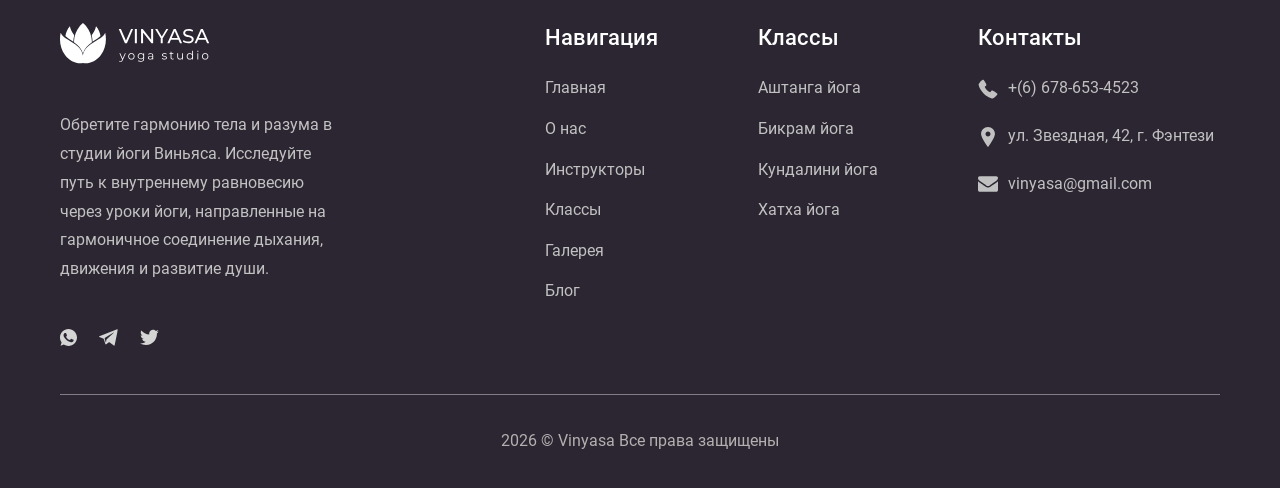
==== commit 26eeadaa: "Finish update styles page About" ====
--- a/about.html
+++ b/about.html
@@ -299,7 +299,7 @@
         </div>
       </div>
       <!-- About -->
-      <section class="about-wrap about-inner p-100">
+      <section class="about-wrap about-inner p-60">
         <div class="container">
           <div class="about-row">
             <div class="about-left">
@@ -339,7 +339,7 @@
         </div>
       </section>
       <!-- Numbers -->
-      <section class="about-numbers">
+      <section class="about-numbers about-numbers-inner">
         <div class="numbers-item">
           <div class="numbers-title">20</div>
           <div class="numbers-subtitle">Лет опыта</div>
@@ -363,6 +363,373 @@
           <div class="numbers-subtitle">
             Опытных <br />
             инструкторов
+          </div>
+        </div>
+      </section>
+      <!-- Video -->
+      <section class="video-wrap p-100">
+        <div class="container">
+          <div class="video-item">
+            <a
+              href="https://www.youtube.com/watch?v=LHV9ocLXthE"
+              class="magnific-inline"
+            >
+              <img src="./images/contacts/contacts-bg.jpg" alt="видео" />
+              <span class="video-play">
+                <img
+                  src="./images/page-about/play.svg"
+                  alt="Кнопка воспроизведения видео"
+              /></span>
+            </a>
+          </div>
+        </div>
+      </section>
+      <!-- Classes -->
+      <section class="classes-wrap p-100 bg-gray">
+        <div class="container">
+          <div class="title-column">
+            <span class="title-icon">
+              <img src="./images/about/title-icon.svg" alt="Логотип" />
+            </span>
+            <h2 class="title-text">Классы</h2>
+            <div class="title-desc">Разнообразие практик для всех уровней</div>
+          </div>
+          <div class="classes-row">
+            <!-- Card #1 -->
+            <div class="classes-item">
+              <div class="classes-thumb">
+                <a href="classes-single.html" target="_blank"
+                  ><img src="./images/classes/classes-1.jpg" alt="Аштанга йога"
+                /></a>
+              </div>
+              <h4 class="classes-title">
+                <a href="classes-single.html">Аштанга йога</a>
+              </h4>
+            </div>
+            <!-- Card #2 -->
+            <div class="classes-item">
+              <div class="classes-thumb">
+                <a href="classes-single.html" target="_blank"
+                  ><img src="./images/classes/classes-2.jpg" alt="Бикрам йога"
+                /></a>
+              </div>
+              <h4 class="classes-title">
+                <a href="classes-single.html">Бикрам йога</a>
+              </h4>
+            </div>
+            <!-- Card #3 -->
+            <div class="classes-item">
+              <div class="classes-thumb">
+                <a href="classes-single.html" target="_blank"
+                  ><img
+                    src="./images/classes/classes-3.jpg"
+                    alt="Кундалини йога"
+                /></a>
+              </div>
+              <h4 class="classes-title">
+                <a href="classes-single.html">Кундалини йога</a>
+              </h4>
+            </div>
+            <!-- Card #4 -->
+            <div class="classes-item">
+              <div class="classes-thumb">
+                <a href="classes-single.html" target="_blank"
+                  ><img src="./images/classes/classes-4.jpg" alt="Хатха йога"
+                /></a>
+              </div>
+              <h4 class="classes-title">
+                <a href="classes-single.html">Хатха йога</a>
+              </h4>
+            </div>
+          </div>
+        </div>
+      </section>
+      <!-- Instructors -->
+      <section class="instructors-wrap p-100">
+        <div class="container">
+          <div class="title-column">
+            <span class="title-icon">
+              <img src="./images/about/title-icon.svg" alt="Логотип" />
+            </span>
+            <h2 class="title-text">Инструкторы</h2>
+            <div class="title-desc">
+              Вдохновляющие менторы студии йоги Виньяса
+            </div>
+          </div>
+          <div class="instructors-row">
+            <!-- Instructor #1 -->
+            <div class="instructors-item">
+              <div class="instructors-thumb">
+                <a href="instructors-single.html" target="_blank">
+                  <img
+                    src="./images/instructors/instructors-1.jpg"
+                    alt="Инструктор Ава Милер"
+                  />
+                </a>
+              </div>
+              <div class="instructors-body">
+                <h4 class="instructors-title">
+                  <a href="instructors-single.html" target="_blank"
+                    >Ава Милер</a
+                  >
+                </h4>
+                <div class="instructors-spec-title">Направление</div>
+                <div class="instructors-spec">Хатха йога</div>
+                <div class="instructors-social">
+                  <a href="https://www.whatsapp.com" target="_blank">
+                    <img
+                      src="./images/instructors/social-whatsapp.svg"
+                      alt="Icon Whatsapp"
+                    />
+                  </a>
+                  <a href="https://web.telegram.org" target="_blank">
+                    <img
+                      src="./images/instructors/social-telegram.svg"
+                      alt="Icon Telegram"
+                    />
+                  </a>
+                  <a href="https://x.com/" target="_blank">
+                    <img
+                      src="./images/instructors/social-twitter.svg"
+                      alt="Icon Twitter"
+                    />
+                  </a>
+                </div>
+              </div>
+            </div>
+            <!-- Instructor #2 -->
+            <div class="instructors-item">
+              <div class="instructors-thumb">
+                <a href="instructors-single.html" target="_blank">
+                  <img
+                    src="./images/instructors/instructors-2.jpg"
+                    alt="Инструктор Иван Смайл"
+                  />
+                </a>
+              </div>
+              <div class="instructors-body">
+                <h4 class="instructors-title">
+                  <a href="instructors-single.html" target="_blank"
+                    >Иван Смайл</a
+                  >
+                </h4>
+                <div class="instructors-spec-title">Направление</div>
+                <div class="instructors-spec">Аштанга йога</div>
+                <div class="instructors-social">
+                  <a href="https://www.whatsapp.com" target="_blank">
+                    <img
+                      src="./images/instructors/social-whatsapp.svg"
+                      alt="Icon Whatsapp"
+                    />
+                  </a>
+                  <a href="https://web.telegram.org" target="_blank">
+                    <img
+                      src="./images/instructors/social-telegram.svg"
+                      alt="Icon Telegram"
+                    />
+                  </a>
+                  <a href="https://x.com/" target="_blank">
+                    <img
+                      src="./images/instructors/social-twitter.svg"
+                      alt="Icon Twitter"
+                    />
+                  </a>
+                </div>
+              </div>
+            </div>
+            <!-- Instructor #3 -->
+            <div class="instructors-item">
+              <div class="instructors-thumb">
+                <a href="instructors-single.html" target="_blank">
+                  <img
+                    src="./images/instructors/instructors-3.jpg"
+                    alt="Инструктор София Митчел"
+                  />
+                </a>
+              </div>
+              <div class="instructors-body">
+                <h4 class="instructors-title">
+                  <a href="instructors-single.html" target="_blank"
+                    >София Митчел</a
+                  >
+                </h4>
+                <div class="instructors-spec-title">Направление</div>
+                <div class="instructors-spec">Кундалини йога</div>
+                <div class="instructors-social">
+                  <a href="https://www.whatsapp.com" target="_blank">
+                    <img
+                      src="./images/instructors/social-whatsapp.svg"
+                      alt="Icon Whatsapp"
+                    />
+                  </a>
+                  <a href="https://web.telegram.org" target="_blank">
+                    <img
+                      src="./images/instructors/social-telegram.svg"
+                      alt="Icon Telegram"
+                    />
+                  </a>
+                  <a href="https://x.com/" target="_blank">
+                    <img
+                      src="./images/instructors/social-twitter.svg"
+                      alt="Icon Twitter"
+                    />
+                  </a>
+                </div>
+              </div>
+            </div>
+            <!-- Instructor #4 -->
+            <div class="instructors-item">
+              <div class="instructors-thumb">
+                <a href="instructors-single.html" target="_blank">
+                  <img
+                    src="./images/instructors/instructors-4.jpg"
+                    alt="Инструктор Максим Смит"
+                  />
+                </a>
+              </div>
+              <div class="instructors-body">
+                <h4 class="instructors-title">
+                  <a href="instructors-single.html" target="_blank"
+                    >Максим Смит</a
+                  >
+                </h4>
+                <div class="instructors-spec-title">Направление</div>
+                <div class="instructors-spec">Бикрам йога</div>
+                <div class="instructors-social">
+                  <a href="https://www.whatsapp.com" target="_blank">
+                    <img
+                      src="./images/instructors/social-whatsapp.svg"
+                      alt="Icon Whatsapp"
+                    />
+                  </a>
+                  <a href="https://web.telegram.org" target="_blank">
+                    <img
+                      src="./images/instructors/social-telegram.svg"
+                      alt="Icon Telegram"
+                    />
+                  </a>
+                  <a href="https://x.com/" target="_blank">
+                    <img
+                      src="./images/instructors/social-twitter.svg"
+                      alt="Icon Twitter"
+                    />
+                  </a>
+                </div>
+              </div>
+            </div>
+          </div>
+        </div>
+      </section>
+      <!-- Contacts -->
+      <section
+        class="contacts-wrap p-100"
+        style="background-image: url('./images/contacts/contacts-bg.jpg')"
+      >
+        <div class="container">
+          <div class="contacts-row">
+            <!-- Left -->
+            <div class="contacts-left">
+              <div class="title-column title-white">
+                <span class="title-icon">
+                  <img
+                    src="./images/gallery/title-icon-white.svg"
+                    alt="Логотип"
+                  />
+                </span>
+                <h2 class="title-text">Оставить заявку</h2>
+                <div class="title-desc">
+                  Остались вопросы? Заполните форму, мы <br />
+                  свяжемся с Вами в ближайшее время
+                </div>
+              </div>
+              <form>
+                <fieldset class="form-group">
+                  <input
+                    name="user-name"
+                    type="text"
+                    placeholder="Ваше имя *"
+                    required
+                  />
+                  <input
+                    name="user-tel"
+                    type="tel"
+                    placeholder="Ваш телефон *"
+                    required
+                  />
+                </fieldset>
+                <fieldset class="form-group">
+                  <input
+                    name="user-email"
+                    type="email"
+                    placeholder="Ваше email"
+                  />
+                  <select name="user-select">
+                    <option disabled selected>Выберите направление</option>
+                    <option>Аштанга йога</option>
+                    <option>Бикрам йога</option>
+                    <option>Кундалини йога</option>
+                    <option>Хатха йога</option>
+                  </select>
+                </fieldset>
+                <fieldset class="form-single">
+                  <textarea
+                    name="user-textarea"
+                    cols="40"
+                    rows="6"
+                    placeholder="Сообщение"
+                  ></textarea>
+                </fieldset>
+                <fieldset class="form-btn">
+                  <button class="button">Отправить</button>
+                </fieldset>
+              </form>
+            </div>
+            <!-- Right -->
+            <div class="contacts-right">
+              <h3 class="contacts-title">Контакты</h3>
+              <div class="contacts-info">
+                <!-- Item #1 -->
+                <div class="contacts-item">
+                  <span class="contacts-icon">
+                    <img
+                      src="./images/header/info-phone.svg"
+                      alt="Номер телефона"
+                    />
+                  </span>
+                  <span class="contacts-phone"> +(6) 666-653-4523 </span>
+                </div>
+                <!-- Item #2 -->
+                <div class="contacts-item">
+                  <span class="contacts-icon">
+                    <img src="./images/header/info-location.svg" alt="Адрес" />
+                  </span>
+                  <span class="contacts-phone">
+                    ул. Звездная, 42, г. Фэнтези
+                  </span>
+                </div>
+                <!-- Item #3 -->
+                <div class="contacts-item">
+                  <span class="contacts-icon">
+                    <img
+                      src="./images/header/info-envelope.svg"
+                      alt="Электронная почта"
+                    />
+                  </span>
+                  <span class="contacts-phone"> vinyasa@gmail.com </span>
+                </div>
+              </div>
+              <div class="contacts-map">
+                <iframe
+                  src="https://www.google.com/maps/embed?pb=!1m18!1m12!1m3!1d10891.394050026835!2d31.96200728416441!3d46.964666330862634!2m3!1f0!2f0!3f0!3m2!1i1024!2i768!4f13.1!3m3!1m2!1s0x40c5c9d0ba195e65%3A0x35e7f2eaa046a5e5!2z0JnQvtCz0LAg0KLQsNC90LXRhi4g0JXQu9C10L3QsCDQoNC-0LzQsNC90L7QstCw!5e0!3m2!1sru!2sua!4v1782320549477!5m2!1sru!2sua"
+                  width="358"
+                  height="319"
+                  style="border: 0"
+                  allowfullscreen=""
+                  loading="lazy"
+                  referrerpolicy="strict-origin-when-cross-origin"
+                ></iframe>
+              </div>
+            </div>
           </div>
         </div>
       </section>
--- a/css/main.css
+++ b/css/main.css
@@ -615,6 +615,49 @@
 }
 .about-inner .about-right {
   margin-left: 0;
+  top: 0;
+}
+.about-numbers-inner {
+  grid-template-columns: repeat(4, 1fr);
+  border-radius: 0;
+  padding: 50px 180px;
+}
+.about-numbers-inner .numbers-subtitle {
+  color: #c1c1c1;
+}
+.video-item a {
+  position: relative;
+  display: block;
+  max-width: 790px;
+  height: 497px;
+  overflow: hidden;
+  border-radius: 5px;
+  margin: 0 auto;
+}
+.video-item a::after {
+  content: '';
+  position: absolute;
+  top: 0;
+  left: 0;
+  width: 100%;
+  height: 100%;
+  background-color: rgba(51, 44, 44, 0.3);
+  z-index: 0;
+}
+.video-item a img {
+  width: 100%;
+  height: 100%;
+  object-fit: cover;
+}
+.video-play {
+  position: absolute;
+  top: 50%;
+  left: 50%;
+  transform: translate(-50%, -50%);
+  z-index: 1;
+}
+.video-play img {
+  max-width: 65px;
 }
 /* About inner END */
 
@@ -753,6 +796,12 @@
     margin-right: 50px;
   }
   /* Contacts 1200px END  */
+
+  /* About inner 1200px START */
+  .about-numbers-inner {
+    padding: 50px 0;
+  }
+  /* About inner 1200px END */
 
   /* Footer 1200px START */
   .footer-left {
@@ -991,6 +1040,15 @@
   }
   /* Contacts 992px END  */
 
+  /* About inner 992px START */
+  .about-inner .about-image-1 img {
+    max-width: 100%;
+  }
+  .about-inner-btn {
+    margin-top: 20px;
+  }
+  /* About inner 992px END */
+
   /* Footer 992px START */
   .footer-row {
     flex-direction: column;
@@ -1026,6 +1084,12 @@
     padding: 20px 80px 20px 20px;
   }
   /* FAQ 768px END */
+
+  /* About inner 1200px START */
+  .about-numbers-inner {
+    grid-template-columns: repeat(2, 1fr);
+  }
+  /* About inner 1200px END */
 }
 
 @media (max-width: 575px) {
@@ -1120,6 +1184,15 @@
   }
   /* Contacts 575px END  */
 
+  /* About inner Video 575px START */
+    .video-item a {
+      height: 300px;
+    }
+    .video-play img {
+      max-width: 50px;
+    }
+  /* About inner Video 575px END */
+
   /* Footer 575px START */
   .footer-logo {
     margin-bottom: 20px;
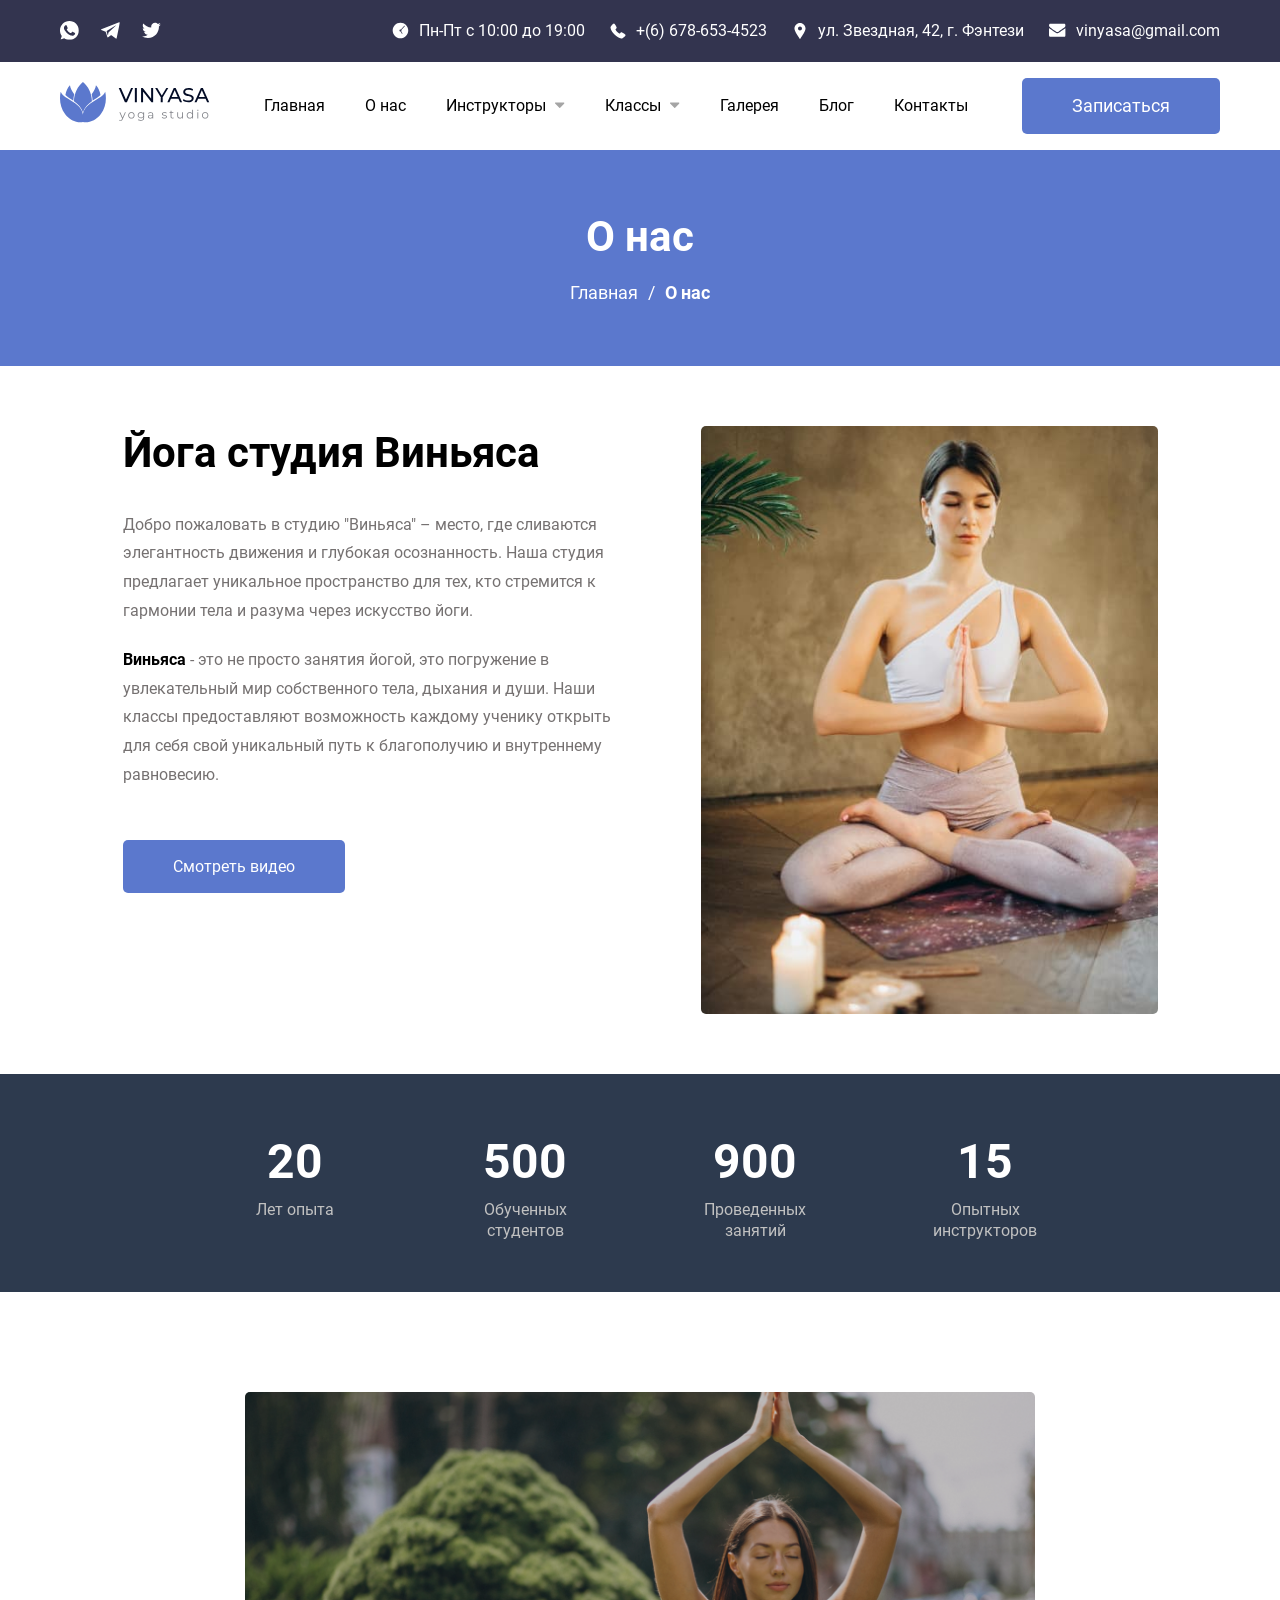
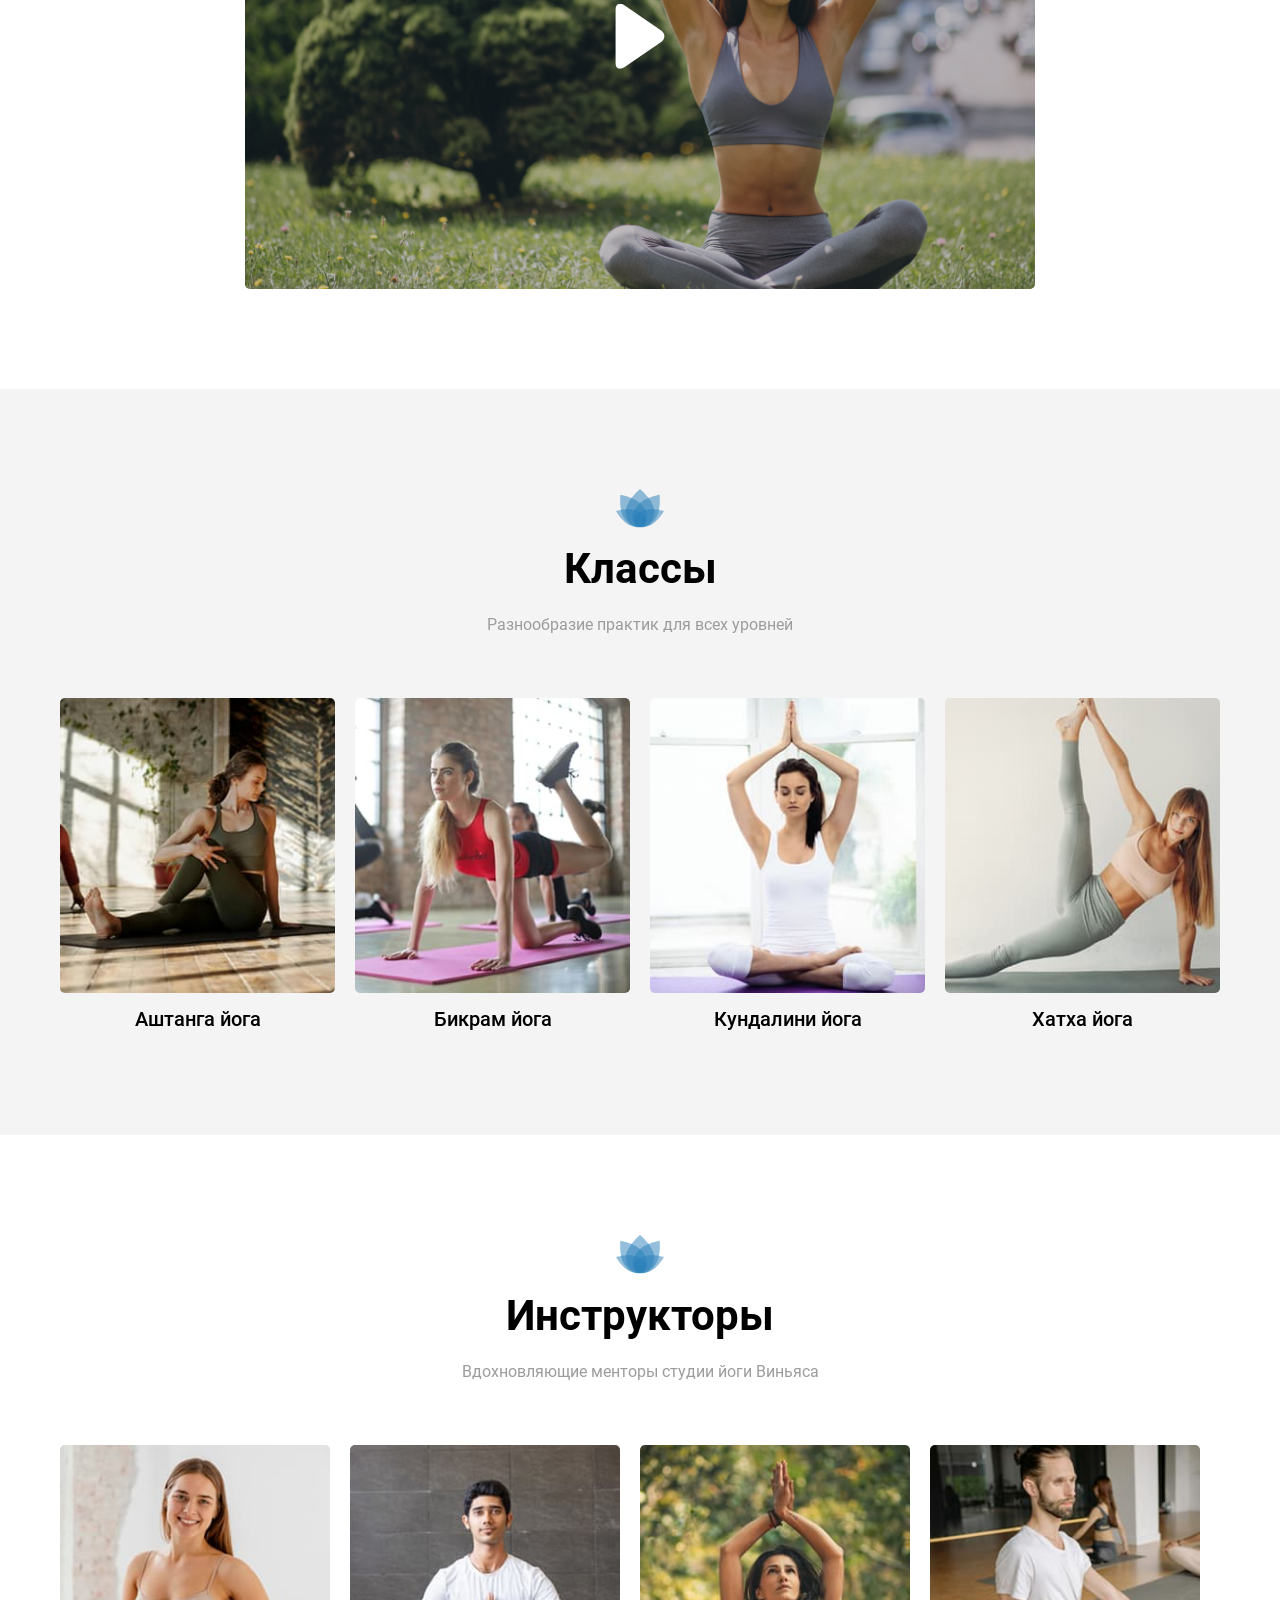
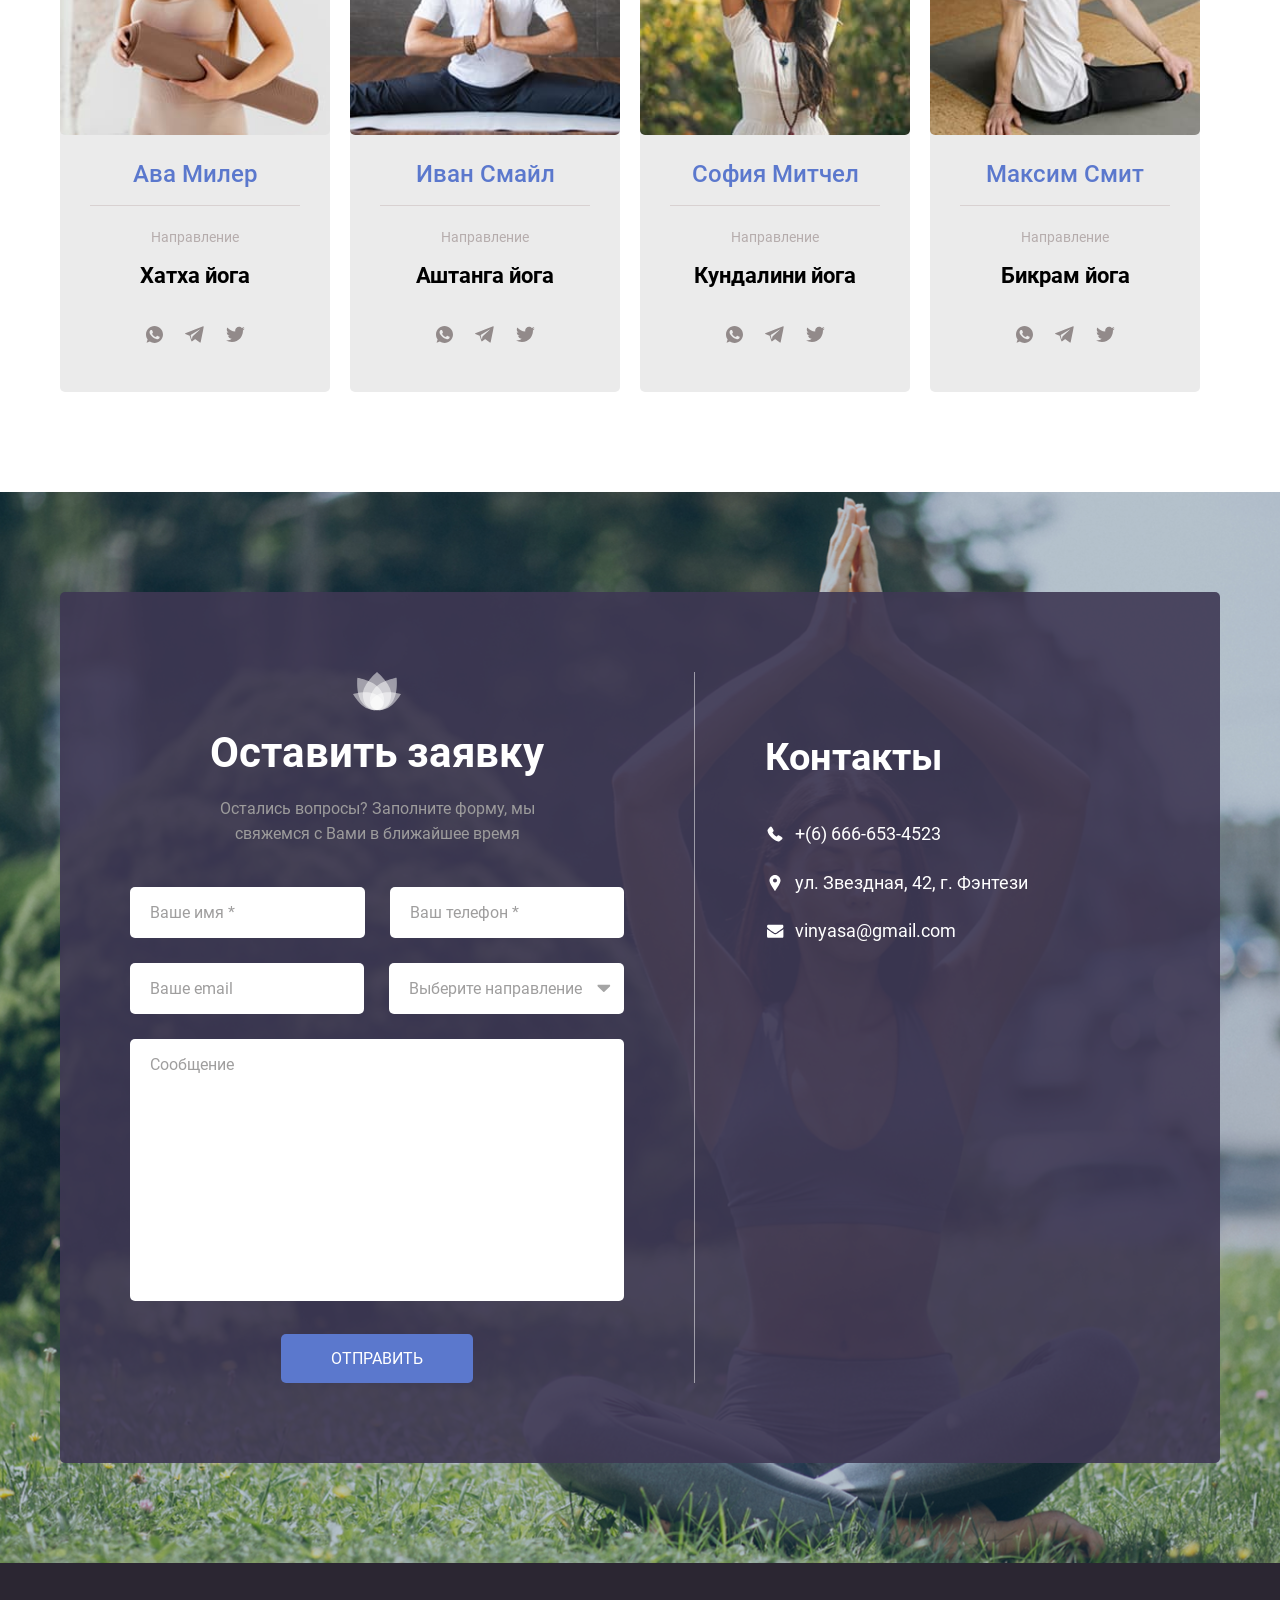
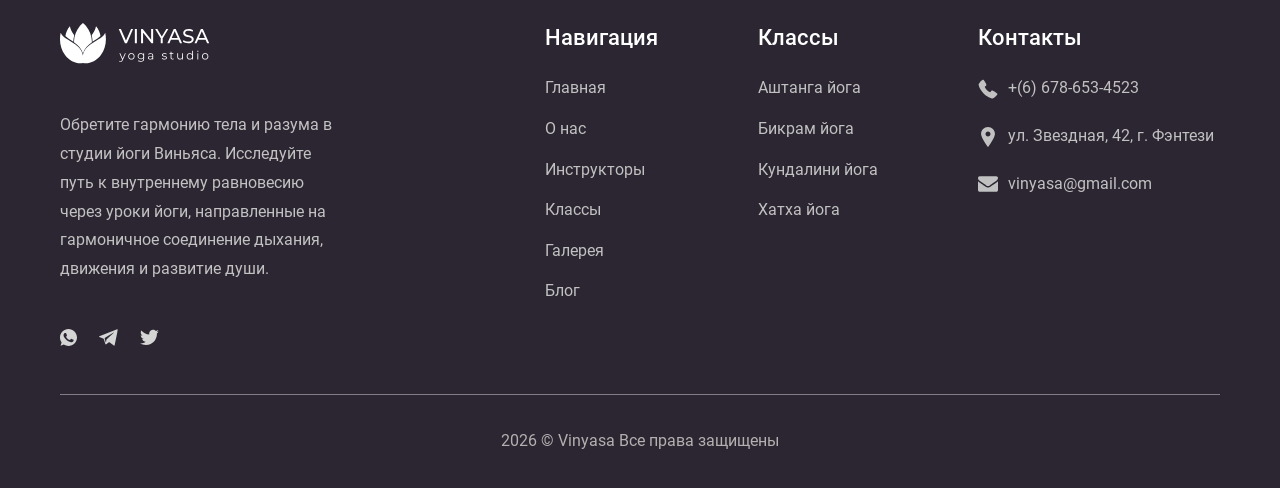
==== commit a8353fb3: "Update styles page blog" ====
--- a/about.html
+++ b/about.html
@@ -86,20 +86,20 @@
         <div class="container">
           <div class="header-bottom-row">
             <div class="header-logo">
-              <a href="/">
+              <a href="./index.html">
                 <img src="./images/header/logo-header.svg" alt="Логотип" />
               </a>
             </div>
             <nav class="menu-nav">
               <ul>
                 <li class="menu-item">
-                  <a href="#">Главная</a>
-                </li>
-                <li class="menu-item">
-                  <a href="#">О нас</a>
+                  <a href="./index.html">Главная</a>
+                </li>
+                <li class="menu-item">
+                  <a href="about.html">О нас</a>
                 </li>
                 <li class="menu-item-has-children">
-                  <a href="#">Инструкторы</a>
+                  <a href="instructors.html">Инструкторы</a>
                   <ul class="sub-menu">
                     <li class="menu-item">
                       <a href="#">Ава Милер</a>
@@ -781,13 +781,13 @@
               <h3 class="footer-menu-title">Навигация</h3>
               <ul>
                 <li class="menu-item">
-                  <a href="#">Главная</a>
-                </li>
-                <li class="menu-item">
-                  <a href="#">О нас</a>
-                </li>
-                <li class="menu-item">
-                  <a href="#">Инструкторы</a>
+                  <a href="/">Главная</a>
+                </li>
+                <li class="menu-item">
+                  <a href="about.html">О нас</a>
+                </li>
+                <li class="menu-item">
+                  <a href="instructors.html">Инструкторы</a>
                 </li>
                 <li class="menu-item">
                   <a href="#">Классы</a>
--- a/css/main.css
+++ b/css/main.css
@@ -661,6 +661,245 @@
 }
 /* About inner END */
 
+/* Instructors inner START */
+.instructors-about-row {
+  display: flex;
+  justify-content: center;
+  align-items: center;
+  column-gap: 45px;
+}
+.instructors-about-left img {
+  display: block;
+  max-width: 450px;
+  border-radius: 5px;
+}
+.instructors-about-right {
+  max-width: 500px;
+}
+.instructors-desc {
+  color: var(--color-text);
+}
+.instructors-desc ul {
+  padding-left: 15px;
+}
+/* Instructors inner END */
+
+/* Instructors single START */
+.inst-contact-wrap {
+  margin-top: 55px;
+}
+.inst-contact-row {
+  background-color: var(--color-2);
+  display: flex;
+  justify-content: center;
+  column-gap: 50px;
+  padding: 60px 170px;
+  border-radius: 5px;
+  color: var(--color-white);
+  text-align: center;
+}
+.inst-contact-item {
+  border: 1px solid var(--color-white);
+  border-radius: 5px;
+  padding: 54px 40px;
+  min-width: 33%;
+}
+.inst-contact-icon {
+  margin-bottom: 12px;
+}
+.inst-contact-icon img {
+  width: 32px;
+}
+.inst-contact-title {
+  font-size: 15px;
+  margin-bottom: 8px;
+  line-height: 1.3;
+}
+.inst-contact-value {
+  font-weight: 700;
+  font-size: 20px;
+}
+.inst-contact-social {
+  display: flex;
+  justify-content: center;
+  column-gap: 20px;
+  margin-top: 20px;
+}
+/* Instructors single END */
+
+/* Classes single START */
+.classes-about-row {
+  display: flex;
+  column-gap: 35px;
+}
+.classes-sidebar {
+  position: sticky;
+  top: 10px;
+  min-width: 310px;
+  height: 100%;
+}
+.classes-sidebar ul {
+  background-color: #f4f0f0;
+  border-radius: 5px;
+  list-style-type: none;
+  padding-left: 0;
+  overflow: hidden;
+}
+.classes-sidebar ul li a {
+  display: block;
+  padding: 15px 30px;
+  font-size: 18px;
+  transition: 0.35s ease;
+}
+.classes-sidebar ul li.is-active {
+  background-color: var(--color-1);
+  color: var(--color-white);
+}
+.classes-sidebar ul li a:hover {
+  background-color: var(--color-1);
+  color: var(--color-white);
+}
+.classes-content-image {
+  border-radius: 5px;
+  overflow: hidden;
+  margin-bottom: 40px;
+}
+.classes-content-image img {
+  display: block;
+  width: 100%;
+  height: 100%;
+  object-fit: cover;
+}
+.classes-content-title {
+  font-weight: 700;
+  font-size: 32px;
+  margin-bottom: 32px;
+}
+.classes-content p {
+  color: var(--color-text);
+}
+/* Classes single END */
+
+/* Blog START */
+.blog-row {
+  display: flex;
+  column-gap: 40px;
+}
+.blog-item {
+  border-bottom: 1px solid #e5e1e1;
+  padding-bottom: 20px;
+  margin-bottom: 20px;
+}
+.blog-left {
+  max-width: 770px;
+}
+.blog-thumb {
+  border-radius: 5px;
+  overflow: hidden;
+  margin-bottom: 20px;
+  height: 360px;
+}
+.blog-thumb a,
+.blog-thumb img {
+  display: block;
+}
+.blog-thumb img {
+  width: 100%;
+  height: 100%;
+  object-fit: cover;
+}
+.blog-date-wrap {
+  display: flex;
+  align-items: center;
+  column-gap: 20px;
+  color: #a8a8a8;
+  margin-bottom: 10px;
+}
+.blog-date {
+  display: flex;
+  align-items: center;
+  column-gap: 10px;
+}
+.blog-title {
+  font-weight: 700;
+  font-size: 22px;
+  line-height: 1.3;
+  margin-bottom: 10px;
+}
+.blog-excerpt {
+  line-height: 1.7;
+  color: var(--color-text);
+}
+.blog-excerpt p {
+  margin-bottom: 0;
+}
+.paginations {
+  margin-top: 40px;
+}
+.paginations .page-numbers {
+  display: flex;
+  column-gap: 15px;
+  list-style-type: none;
+  padding: 0;
+}
+.paginations .page-numbers li a {
+  display: flex;
+  align-items: center;
+  justify-content: center;
+  min-width: 56px;
+  padding: 12px 20px;
+  background-color: #e8e8e8;
+  border-radius: 5px;
+  font-size: 18px;
+  transition:
+    background-color 0.35s ease,
+    color 0.35s ease;
+}
+.paginations .page-numbers li a:hover {
+  background-color: var(--color-1);
+  color: var(--color-white);
+}
+.paginations .page-numbers li .current {
+  display: flex;
+  align-items: center;
+  justify-content: center;
+  min-width: 56px;
+  padding: 12px 20px;
+  background-color: var(--color-1);
+  color: var(--color-white);
+  border-radius: 5px;
+  font-size: 18px;
+}
+.widget:not(:last-child) {
+  margin-bottom: 40px;
+}
+.widget-title {
+  font-weight: 500;
+  font-size: 22px;
+  margin-bottom: 15px;
+}
+.widget_search form {
+  display: flex;
+}
+.widget_search form input[type='text'] {
+  background-color: #eee;
+  border: none;
+  width: 100%;
+}
+.widget_search form button {
+  background-color: var(--color-1);
+  color: var(--color-white);
+  border: none;
+  border-radius: 0 5px 5px 0;
+  min-width: 56px;
+  cursor: pointer;
+  transition: 0.35s ease;
+}
+.widget_search form button:hover {
+  background-color: var(--color-1-hover);
+}
+/* Blog END */
+
 /* Footer START */
 .footer {
   background-color: #2b2632;
@@ -802,6 +1041,17 @@
     padding: 50px 0;
   }
   /* About inner 1200px END */
+
+  /* Instructors single 1200 START */
+  .inst-contact-row {
+    padding: 60px 20px;
+    column-gap: 30px;
+  }
+  .inst-contact-item {
+    min-width: 30%;
+    width: 30%;
+  }
+  /* Instructors single 1200 END */
 
   /* Footer 1200px START */
   .footer-left {
@@ -1049,6 +1299,34 @@
   }
   /* About inner 992px END */
 
+  /* Instructors inner 992 START */
+  .instructors-about-left img {
+    max-width: 360px;
+  }
+  .instructors-about-row {
+    column-gap: 30px;
+  }
+  /* Instructors inner 992 END */
+
+  /* Instructors single 992px START */
+  .inst-contact-row {
+    flex-wrap: wrap;
+    row-gap: 25px;
+  }
+  .inst-contact-item {
+    width: 100%;
+  }
+  /* Instructors single 992px END */
+
+  /* Classes single 992 START */
+  .classes-sidebar {
+    min-width: 260px;
+  }
+  .classes-sidebar ul li a {
+    font-size: 16px;
+  }
+  /* Classes single 992 END */
+
   /* Footer 992px START */
   .footer-row {
     flex-direction: column;
@@ -1085,11 +1363,53 @@
   }
   /* FAQ 768px END */
 
-  /* About inner 1200px START */
+  /* About inner 768px START */
   .about-numbers-inner {
     grid-template-columns: repeat(2, 1fr);
   }
-  /* About inner 1200px END */
+  /* About inner 768px END */
+
+  /* Instructors inner 768px START */
+  .instructors-about-row {
+    flex-direction: column;
+    row-gap: 30px;
+  }
+  .instructors-about-left {
+    width: 100%;
+  }
+  .instructors-about-left img,
+  .instructors-about-right {
+    max-width: none;
+  }
+  .instructors-about-left img {
+    width: 100%;
+  }
+  .instructors-about .title-row br {
+    display: none;
+  }
+  /* Instructors inner 768px END */
+
+  /* Classes single 768px START */
+  .classes-about-row {
+    flex-direction: column;
+  }
+  .classes-sidebar {
+    position: static;
+    margin-top: 10px;
+    order: 1;
+  }
+  .classes-sidebar ul li a {
+    padding: 15px 20px;
+  }
+  .classes-content-image {
+    margin-bottom: 20px;
+  }
+  .classes-content-title {
+    font-size: 28px;
+    margin-bottom: 15px;
+    line-height: 1.3;
+  }
+  /* Classes single 768px END */
 }
 
 @media (max-width: 575px) {
@@ -1185,12 +1505,12 @@
   /* Contacts 575px END  */
 
   /* About inner Video 575px START */
-    .video-item a {
-      height: 300px;
-    }
-    .video-play img {
-      max-width: 50px;
-    }
+  .video-item a {
+    height: 300px;
+  }
+  .video-play img {
+    max-width: 50px;
+  }
   /* About inner Video 575px END */
 
   /* Footer 575px START */
@@ -1214,6 +1534,15 @@
     font-size: 14px;
   }
   /* Footer 575px END */
+
+  /* Breadcrumbs 575 START */
+  .breadcrumbs-title {
+    font-size: 36px;
+  }
+  .breadcrumbs-wrap .container > span {
+    font-size: 16px;
+  }
+  /* Breadcrumbs 575 END */
 }
 
 @media (max-width: 420px) {
